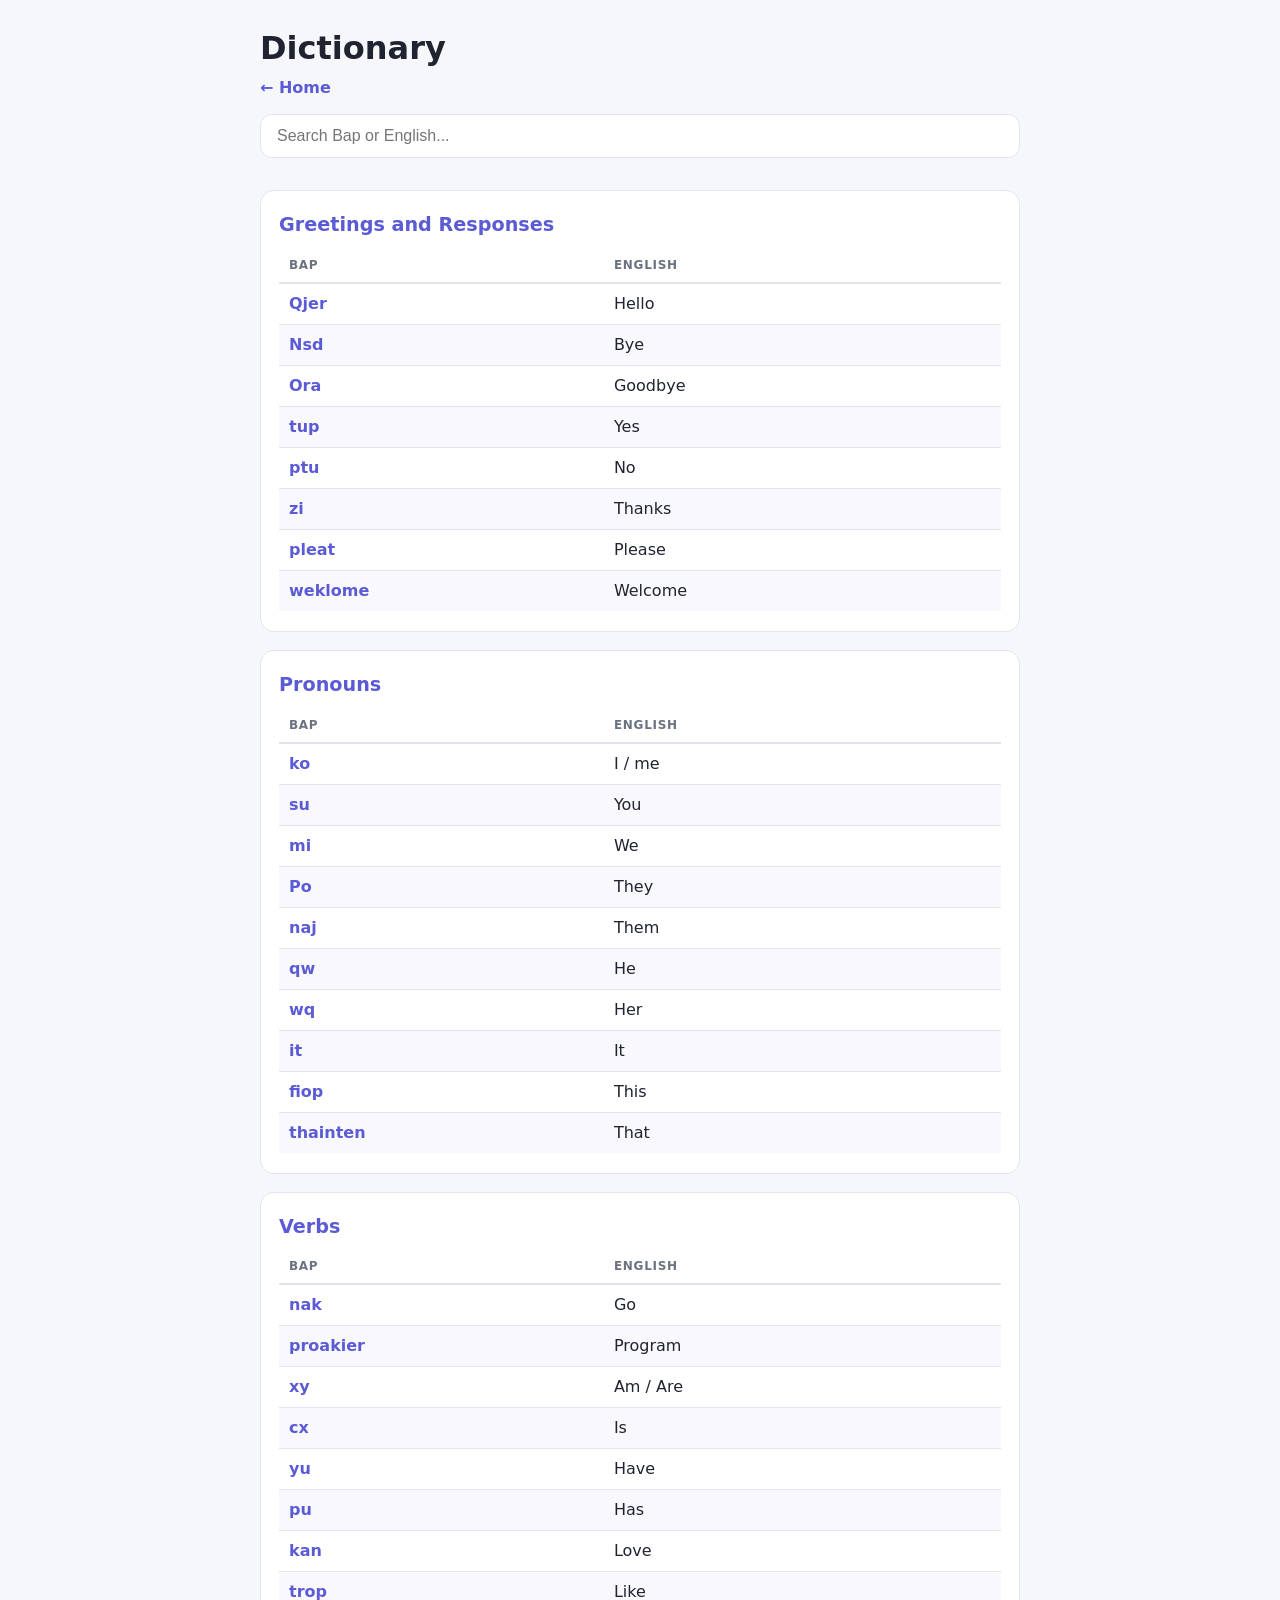
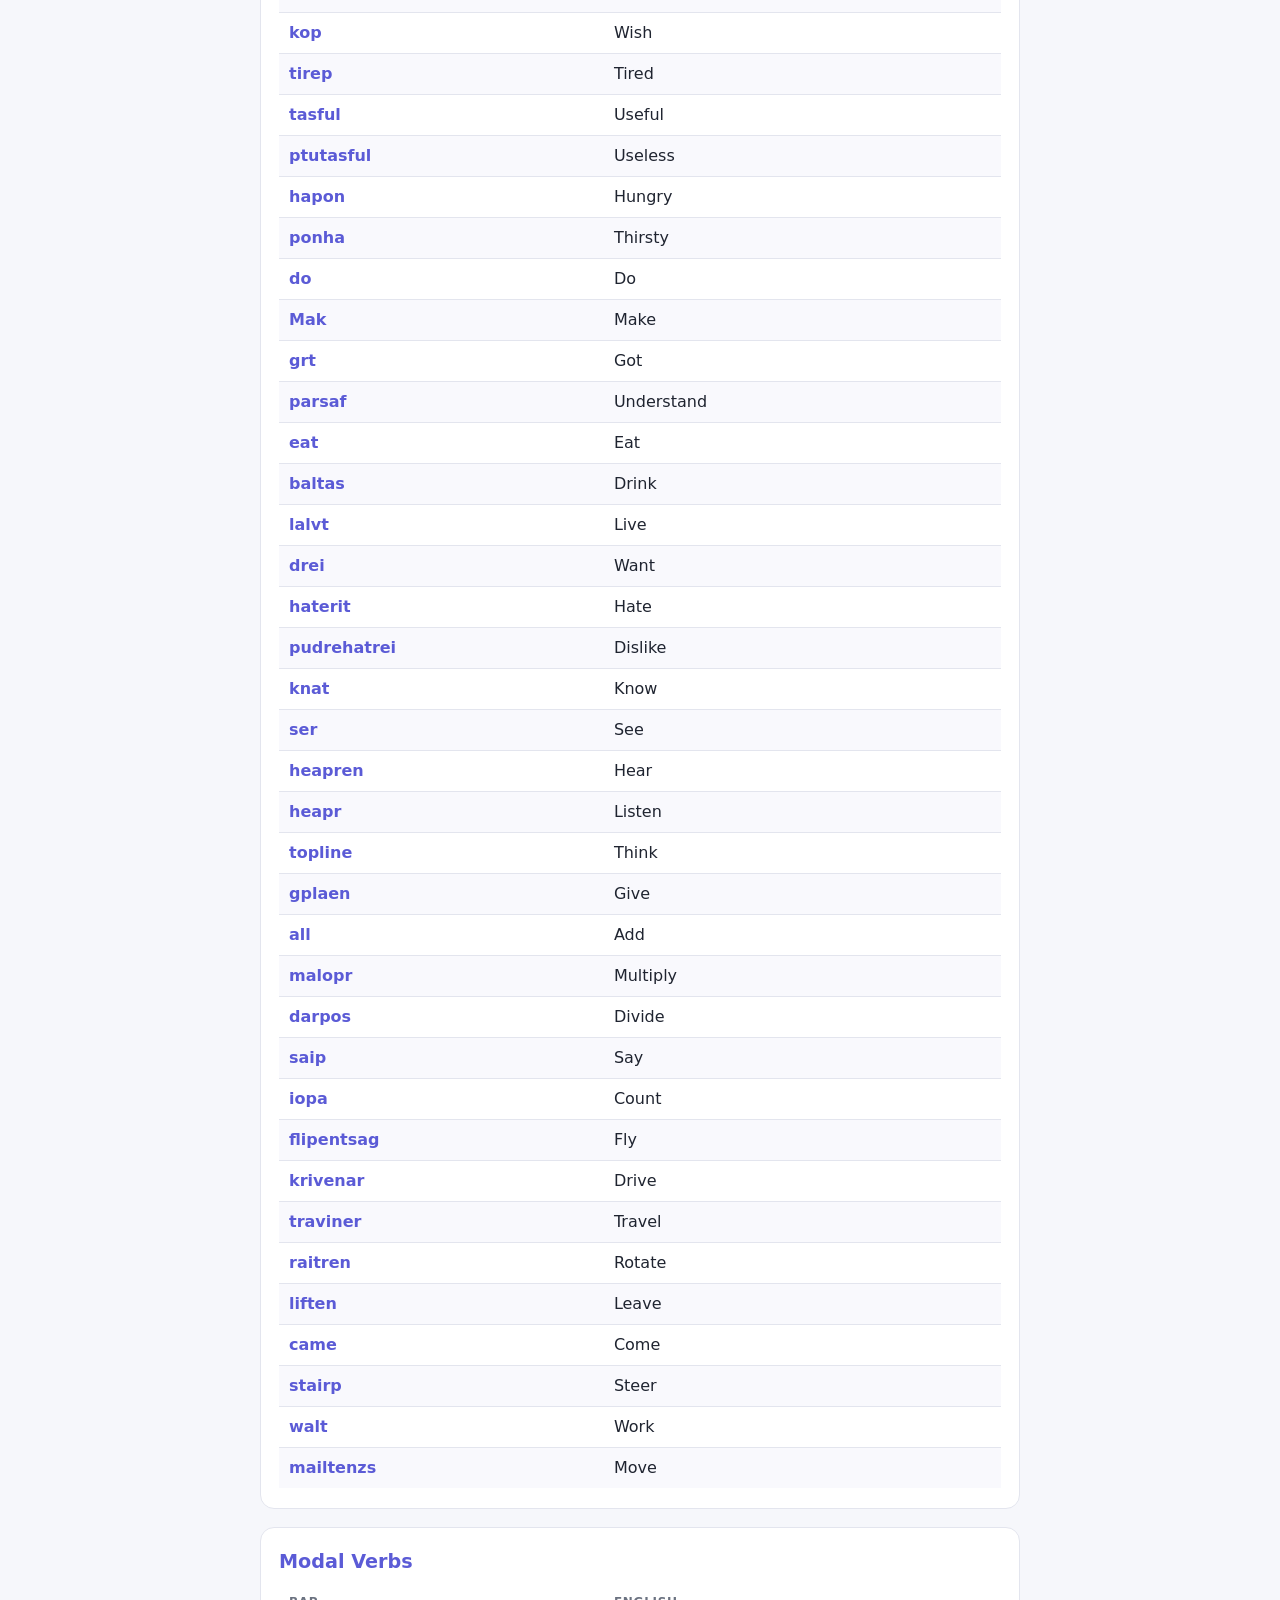
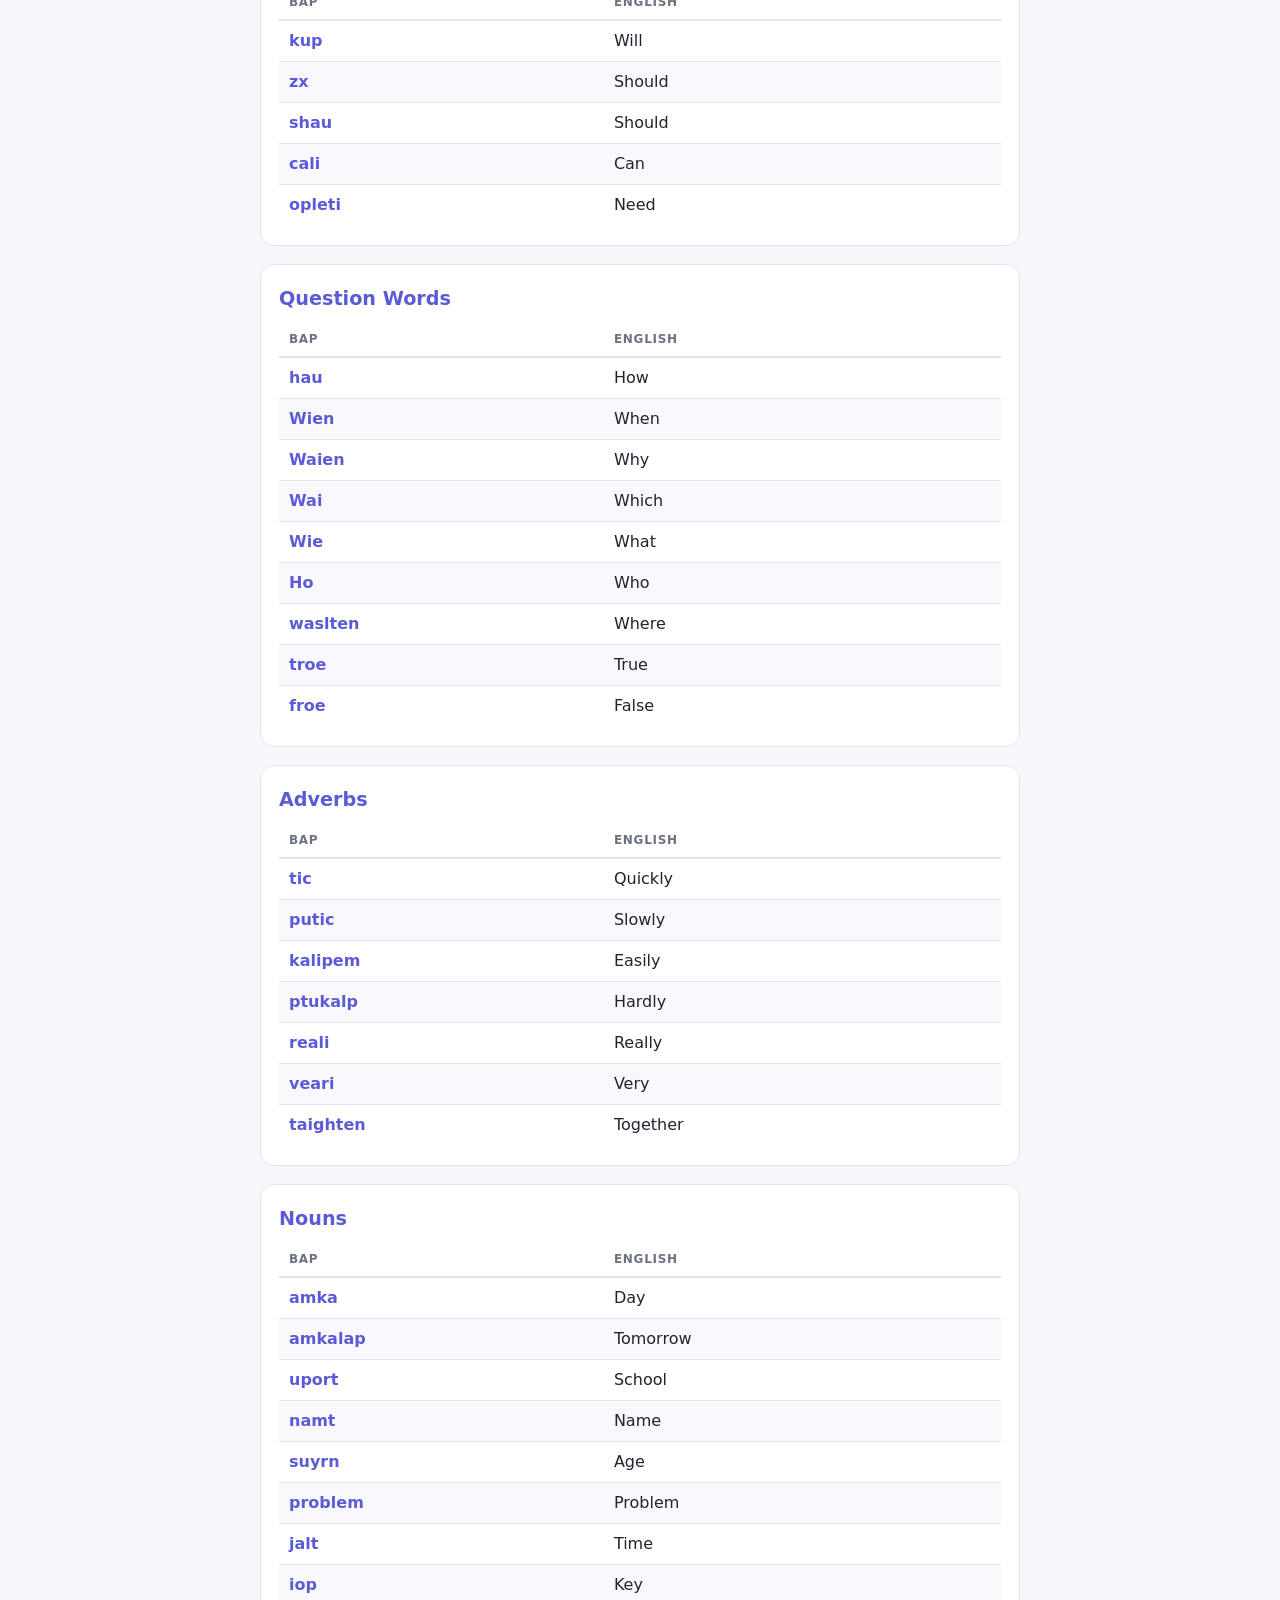
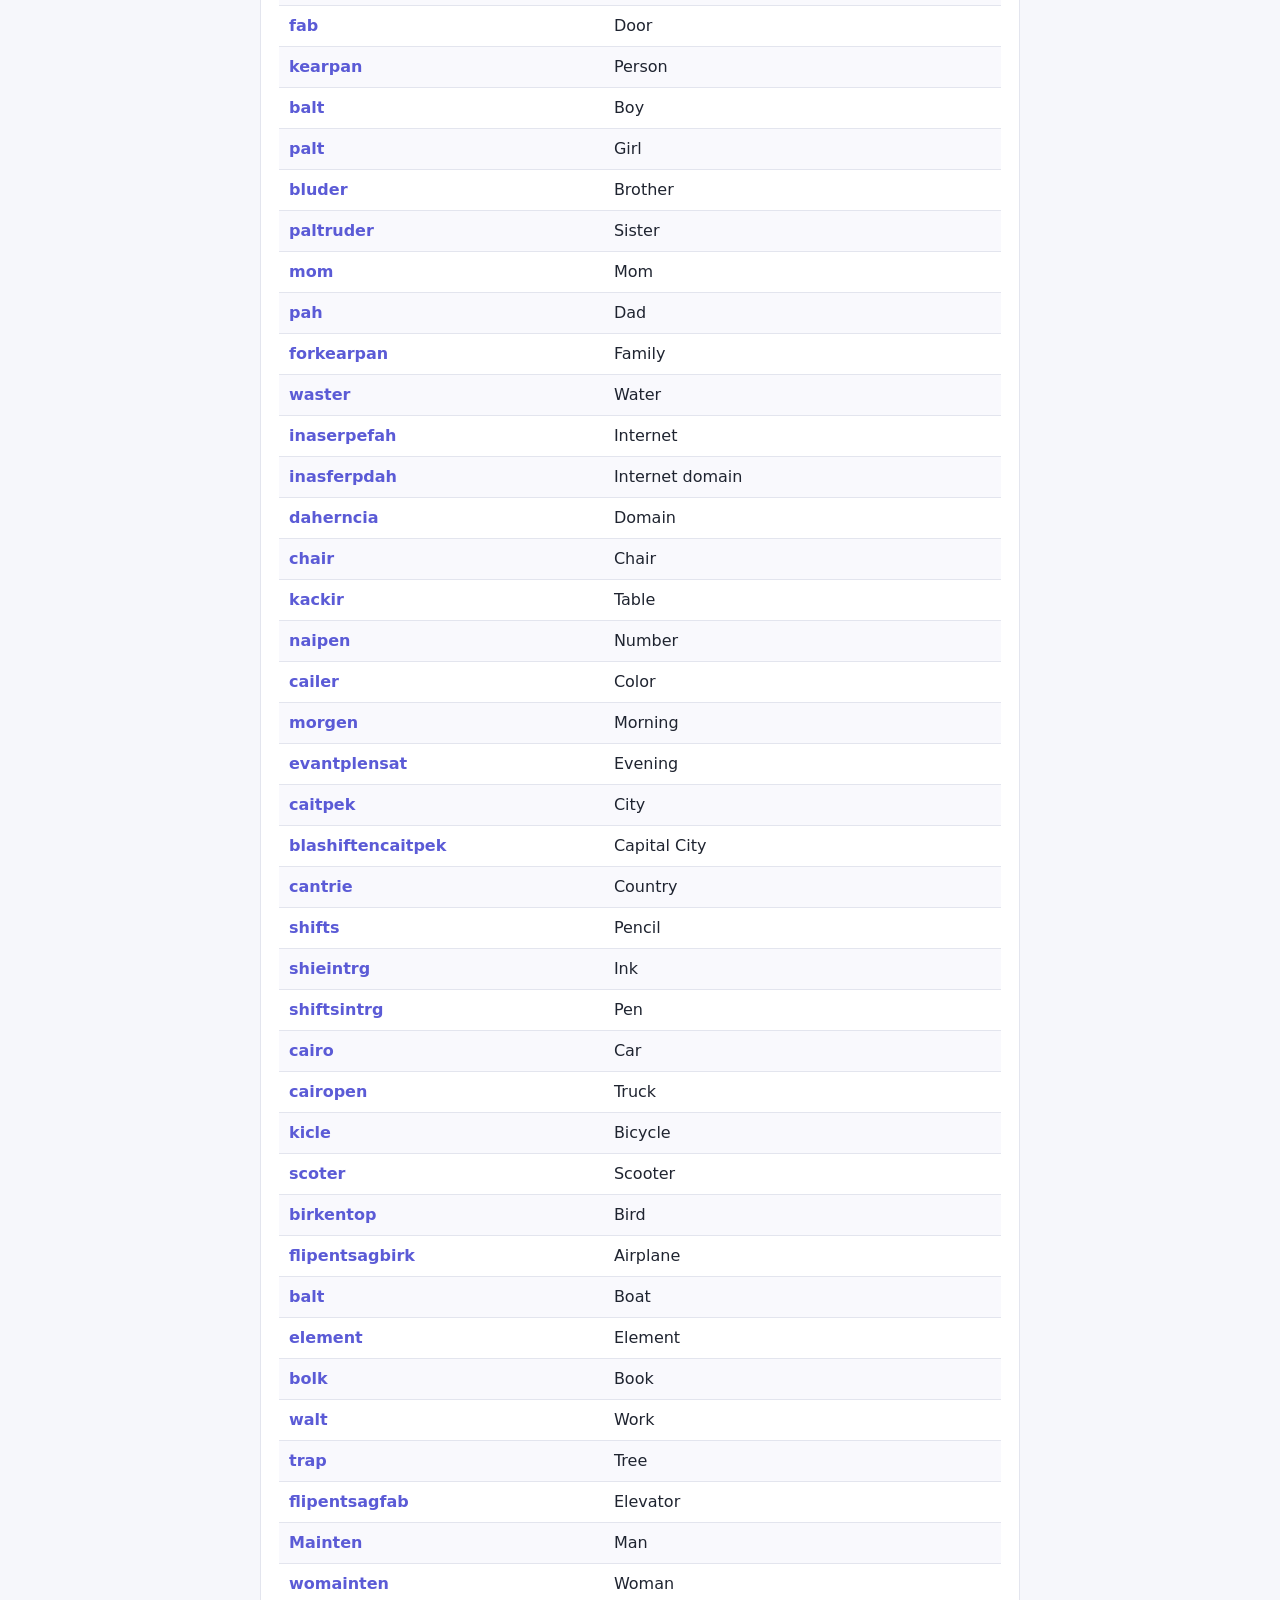
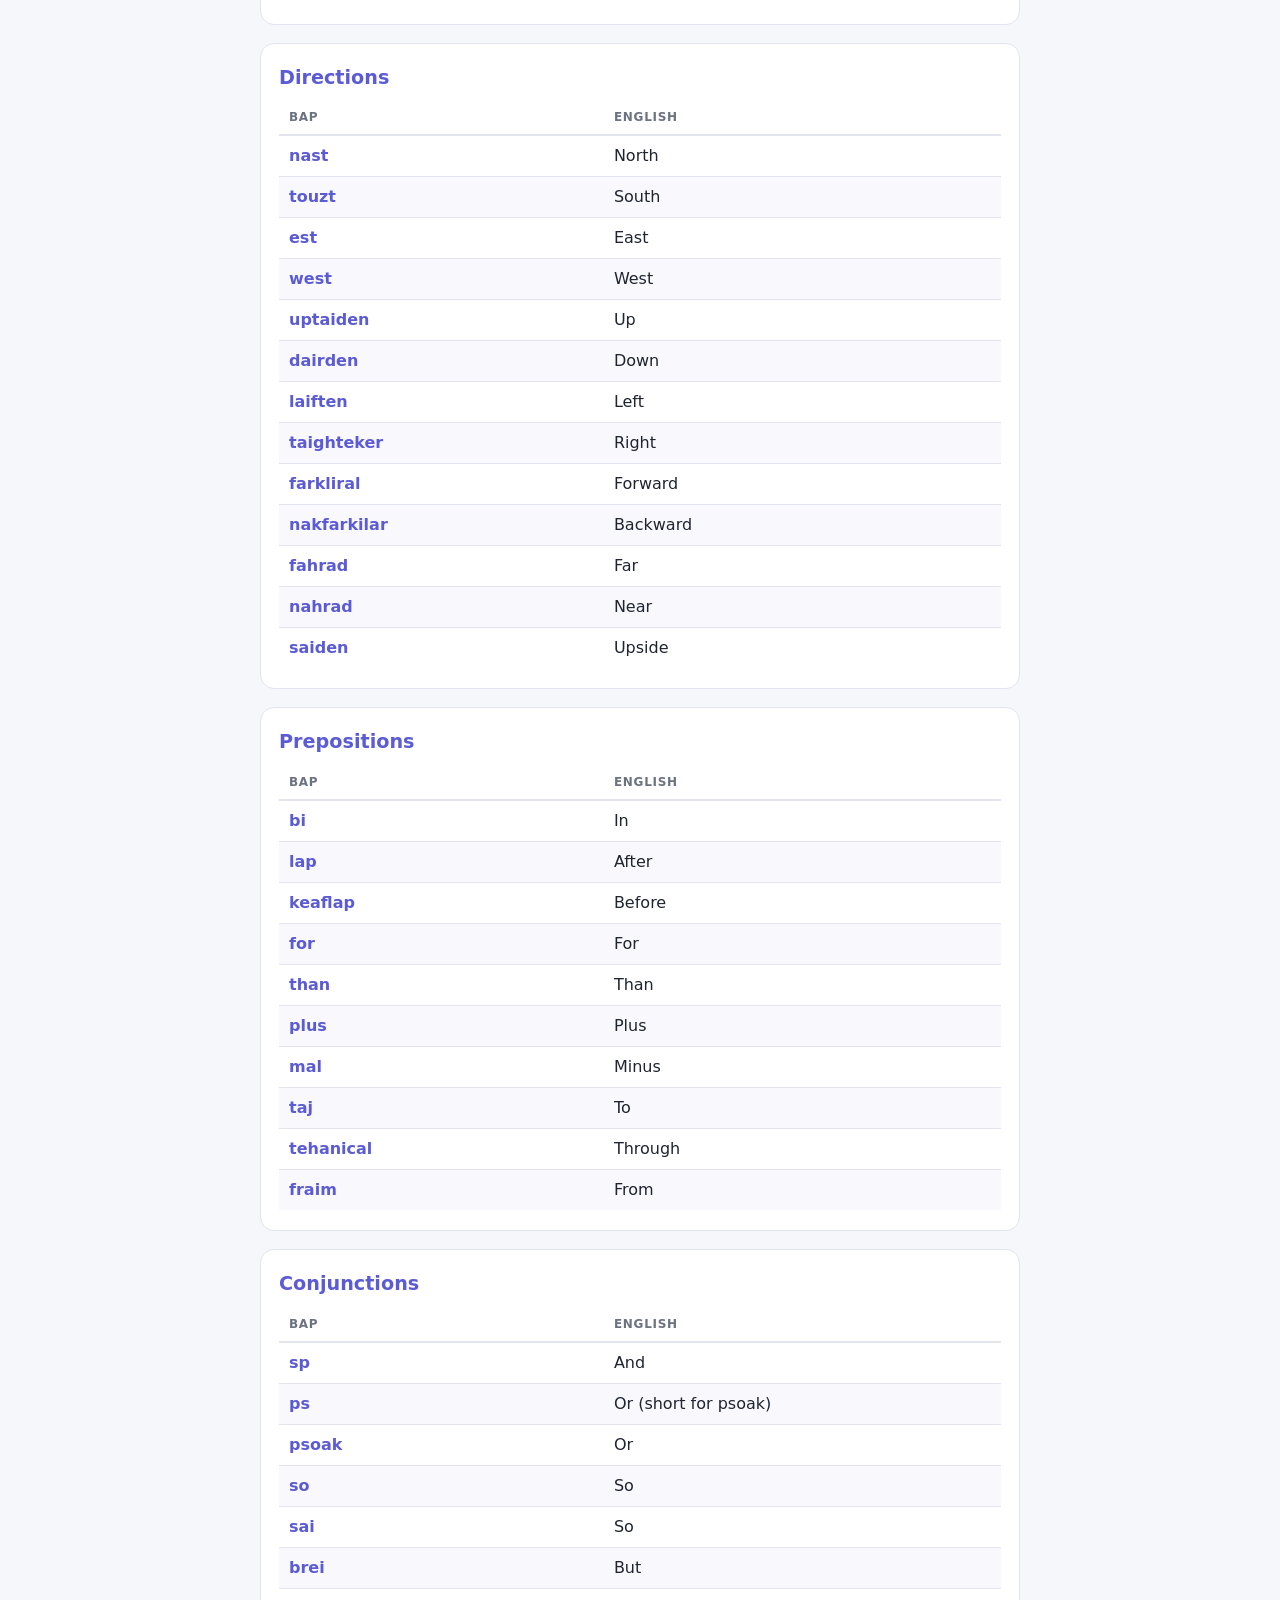
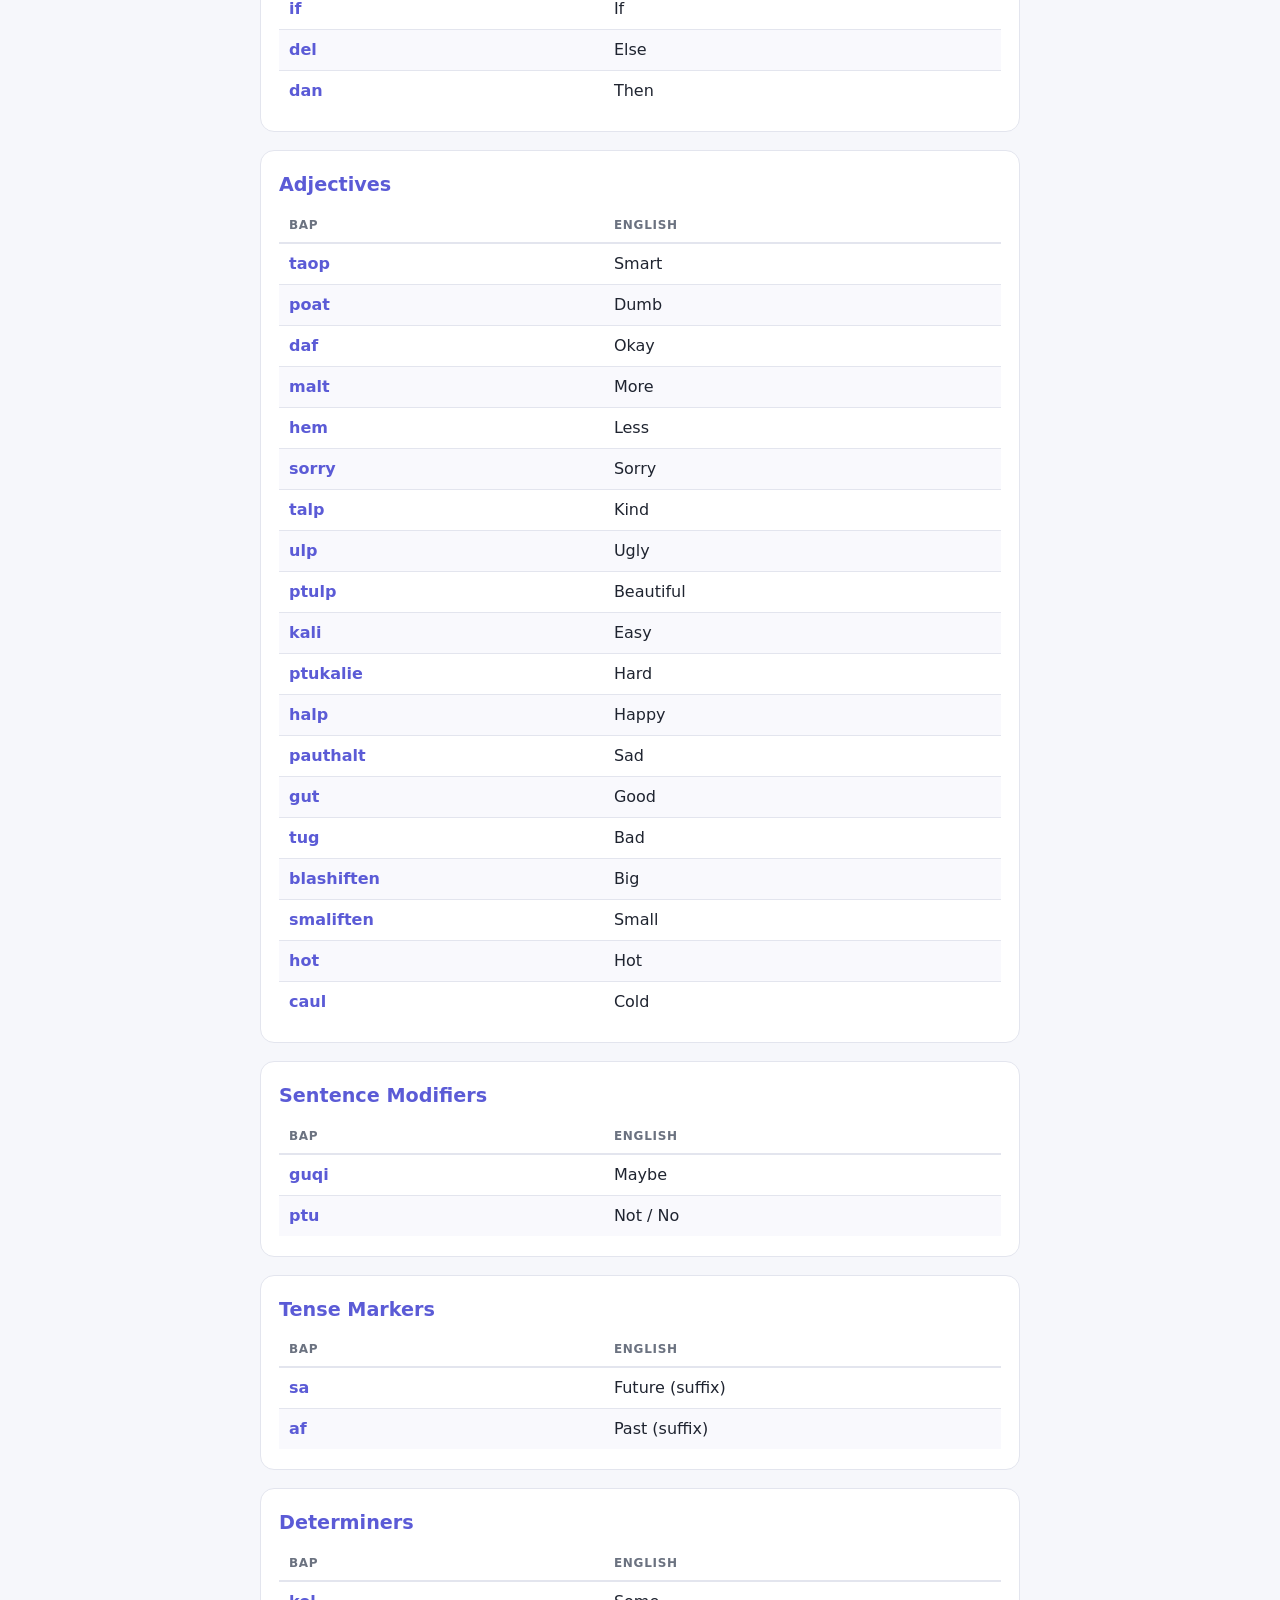
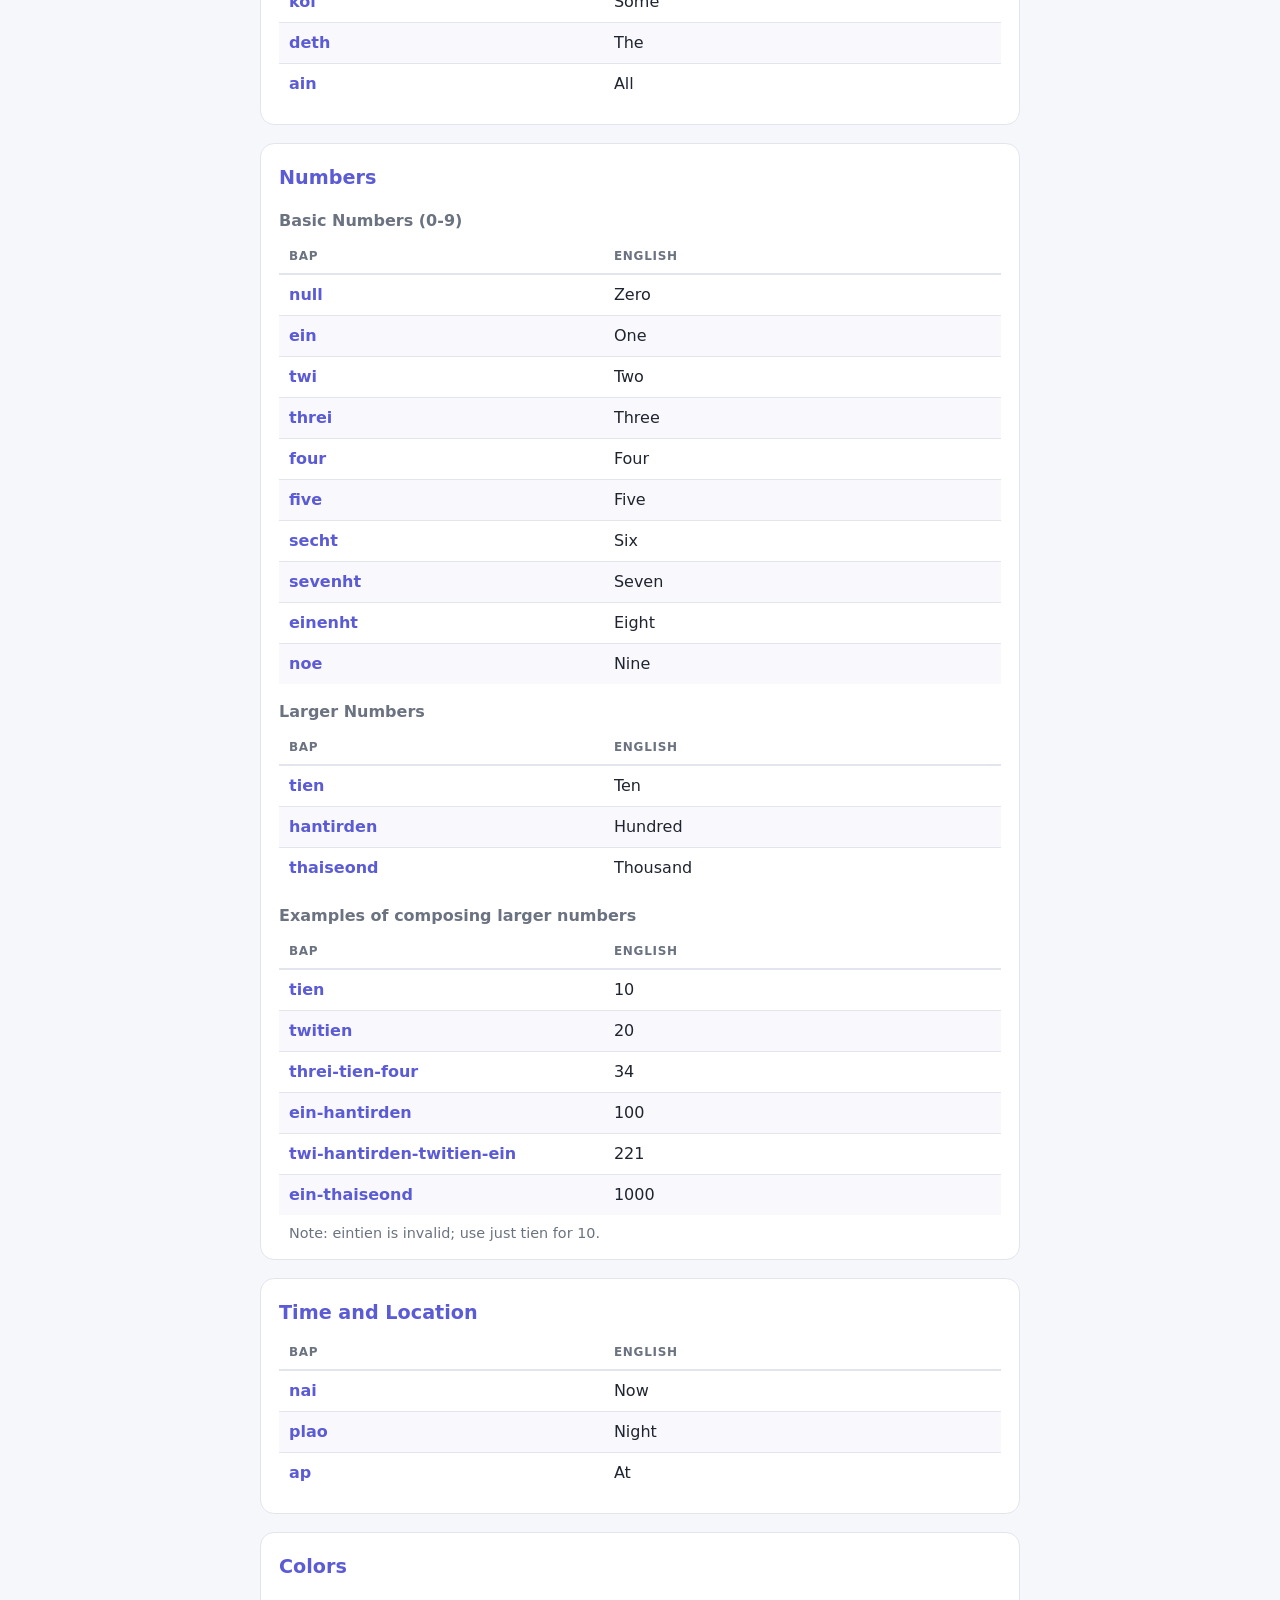
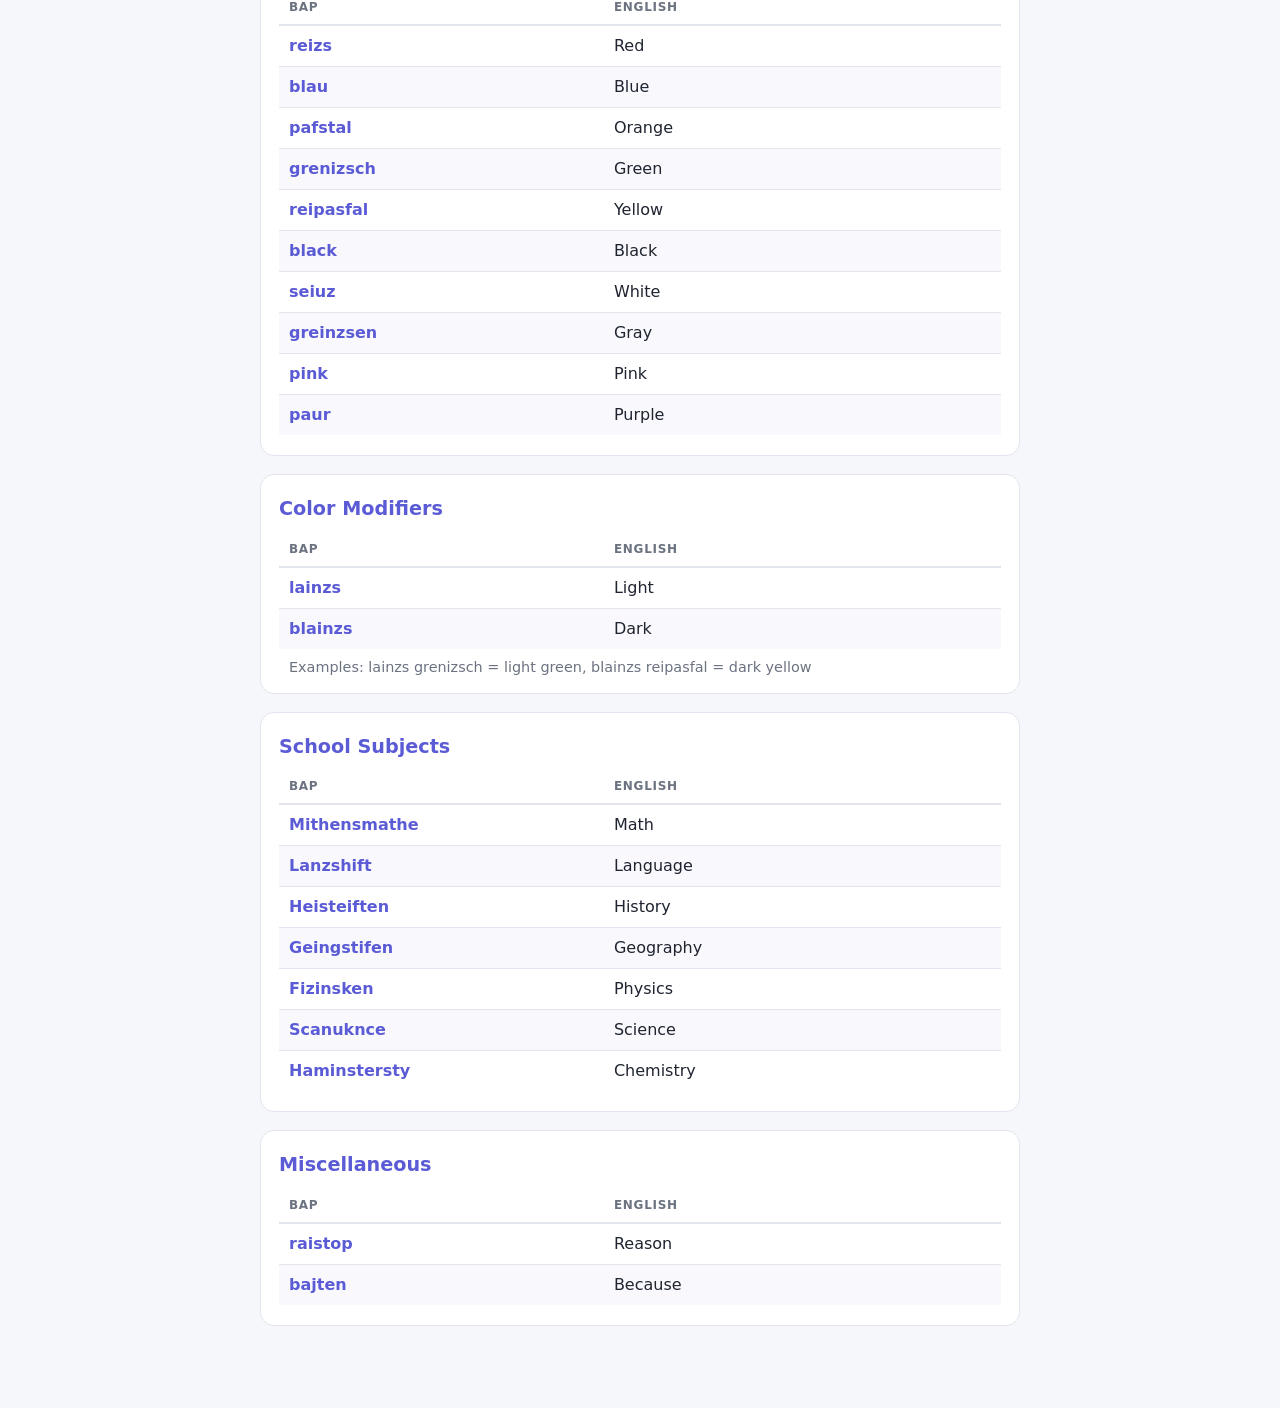
==== Wiki/Html/dictionary.html @ bcf2fbc0 "initial commit" ====
<!DOCTYPE html>
<html lang="en">
<head>
    <meta charset="UTF-8">
    <meta name="viewport" content="width=device-width, initial-scale=1.0">
    <title>Bap Dictionary</title>
    <link rel="stylesheet" href="style.css">
    <style>
        :root {
            --bg: #f6f7fb; --card: #ffffff; --text: #1f2430; --muted: #6b7280;
            --accent: #5b5bd6; --accent-soft: #ececfb; --border: #e3e5ee; --stripe: #f9f9fd;
        }
        @media (prefers-color-scheme: dark) {
            :root {
                --bg: #14151c; --card: #1d1f29; --text: #e8eaf2; --muted: #9aa0b4;
                --accent: #9a9aff; --accent-soft: #2a2c44; --border: #2d3040; --stripe: #222434;
            }
        }
        * { box-sizing: border-box; }
        body {
            margin: 0; padding: 24px 16px 64px; background: var(--bg); color: var(--text);
            font-family: system-ui, -apple-system, "Segoe UI", Roboto, sans-serif; line-height: 1.5;
        }
        .wrap { max-width: 760px; margin: 0 auto; }
        h1 { margin: 0 0 4px; font-size: 2rem; }
        .home { color: var(--accent); text-decoration: none; font-weight: 600; }
        .home:hover { text-decoration: underline; }
        .search {
            position: sticky; top: 0; z-index: 5; padding: 14px 0; background: var(--bg);
        }
        .search input {
            width: 100%; padding: 12px 16px; font-size: 1rem; border-radius: 12px;
            border: 1px solid var(--border); background: var(--card); color: var(--text); outline: none;
        }
        .search input:focus { border-color: var(--accent); box-shadow: 0 0 0 3px var(--accent-soft); }
        section {
            background: var(--card); border: 1px solid var(--border); border-radius: 14px;
            padding: 8px 18px 14px; margin: 18px 0; overflow: hidden;
        }
        h2 { margin: 12px 0 8px; font-size: 1.2rem; color: var(--accent); }
        h3 { margin: 16px 0 6px; font-size: 1rem; color: var(--muted); }
        table { width: 100%; border-collapse: collapse; margin-bottom: 6px; }
        th {
            text-align: left; font-size: .75rem; text-transform: uppercase; letter-spacing: .06em;
            color: var(--muted); padding: 8px 10px; border-bottom: 2px solid var(--border);
        }
        td { padding: 8px 10px; border-bottom: 1px solid var(--border); }
        tbody tr:nth-child(even) { background: var(--stripe); }
        tbody tr:last-child td { border-bottom: none; }
        td.bap { font-weight: 700; color: var(--accent); width: 45%; word-break: break-word; }
        .note { color: var(--muted); font-size: .9rem; margin: 8px 10px 0; }
        .empty { display: none; text-align: center; color: var(--muted); padding: 32px 0; }
    </style>
</head>
<body>
  <div class="wrap">
    <h1>Dictionary</h1>
    <a class="home" href="index.html">&larr; Home</a>

    <div class="search">
        <input id="q" type="search" placeholder="Search Bap or English..." autocomplete="off">
    </div>

    <section>
      <h2>Greetings and Responses</h2>
      <table>
        <thead><tr><th>Bap</th><th>English</th></tr></thead>
        <tbody>
          <tr><td class="bap">Qjer</td><td>Hello</td></tr>
          <tr><td class="bap">Nsd</td><td>Bye</td></tr>
          <tr><td class="bap">Ora</td><td>Goodbye</td></tr>
          <tr><td class="bap">tup</td><td>Yes</td></tr>
          <tr><td class="bap">ptu</td><td>No</td></tr>
          <tr><td class="bap">zi</td><td>Thanks</td></tr>
          <tr><td class="bap">pleat</td><td>Please</td></tr>
          <tr><td class="bap">weklome</td><td>Welcome</td></tr>
        </tbody>
      </table>
    </section>
    <section>
      <h2>Pronouns</h2>
      <table>
        <thead><tr><th>Bap</th><th>English</th></tr></thead>
        <tbody>
          <tr><td class="bap">ko</td><td>I / me</td></tr>
          <tr><td class="bap">su</td><td>You</td></tr>
          <tr><td class="bap">mi</td><td>We</td></tr>
          <tr><td class="bap">Po</td><td>They</td></tr>
          <tr><td class="bap">naj</td><td>Them</td></tr>
          <tr><td class="bap">qw</td><td>He</td></tr>
          <tr><td class="bap">wq</td><td>Her</td></tr>
          <tr><td class="bap">it</td><td>It</td></tr>
          <tr><td class="bap">fiop</td><td>This</td></tr>
          <tr><td class="bap">thainten</td><td>That</td></tr>
        </tbody>
      </table>
    </section>
    <section>
      <h2>Verbs</h2>
      <table>
        <thead><tr><th>Bap</th><th>English</th></tr></thead>
        <tbody>
          <tr><td class="bap">nak</td><td>Go</td></tr>
          <tr><td class="bap">proakier</td><td>Program</td></tr>
          <tr><td class="bap">xy</td><td>Am / Are</td></tr>
          <tr><td class="bap">cx</td><td>Is</td></tr>
          <tr><td class="bap">yu</td><td>Have</td></tr>
          <tr><td class="bap">pu</td><td>Has</td></tr>
          <tr><td class="bap">kan</td><td>Love</td></tr>
          <tr><td class="bap">trop</td><td>Like</td></tr>
          <tr><td class="bap">kop</td><td>Wish</td></tr>
          <tr><td class="bap">tirep</td><td>Tired</td></tr>
          <tr><td class="bap">tasful</td><td>Useful</td></tr>
          <tr><td class="bap">ptutasful</td><td>Useless</td></tr>
          <tr><td class="bap">hapon</td><td>Hungry</td></tr>
          <tr><td class="bap">ponha</td><td>Thirsty</td></tr>
          <tr><td class="bap">do</td><td>Do</td></tr>
          <tr><td class="bap">Mak</td><td>Make</td></tr>
          <tr><td class="bap">grt</td><td>Got</td></tr>
          <tr><td class="bap">parsaf</td><td>Understand</td></tr>
          <tr><td class="bap">eat</td><td>Eat</td></tr>
          <tr><td class="bap">baltas</td><td>Drink</td></tr>
          <tr><td class="bap">lalvt</td><td>Live</td></tr>
          <tr><td class="bap">drei</td><td>Want</td></tr>
          <tr><td class="bap">haterit</td><td>Hate</td></tr>
          <tr><td class="bap">pudrehatrei</td><td>Dislike</td></tr>
          <tr><td class="bap">knat</td><td>Know</td></tr>
          <tr><td class="bap">ser</td><td>See</td></tr>
          <tr><td class="bap">heapren</td><td>Hear</td></tr>
          <tr><td class="bap">heapr</td><td>Listen</td></tr>
          <tr><td class="bap">topline</td><td>Think</td></tr>
          <tr><td class="bap">gplaen</td><td>Give</td></tr>
          <tr><td class="bap">all</td><td>Add</td></tr>
          <tr><td class="bap">malopr</td><td>Multiply</td></tr>
          <tr><td class="bap">darpos</td><td>Divide</td></tr>
          <tr><td class="bap">saip</td><td>Say</td></tr>
          <tr><td class="bap">iopa</td><td>Count</td></tr>
          <tr><td class="bap">flipentsag</td><td>Fly</td></tr>
          <tr><td class="bap">krivenar</td><td>Drive</td></tr>
          <tr><td class="bap">traviner</td><td>Travel</td></tr>
          <tr><td class="bap">raitren</td><td>Rotate</td></tr>
          <tr><td class="bap">liften</td><td>Leave</td></tr>
          <tr><td class="bap">came</td><td>Come</td></tr>
          <tr><td class="bap">stairp</td><td>Steer</td></tr>
          <tr><td class="bap">walt</td><td>Work</td></tr>
          <tr><td class="bap">mailtenzs</td><td>Move</td></tr>
        </tbody>
      </table>
    </section>
    <section>
      <h2>Modal Verbs</h2>
      <table>
        <thead><tr><th>Bap</th><th>English</th></tr></thead>
        <tbody>
          <tr><td class="bap">kup</td><td>Will</td></tr>
          <tr><td class="bap">zx</td><td>Should</td></tr>
          <tr><td class="bap">shau</td><td>Should</td></tr>
          <tr><td class="bap">cali</td><td>Can</td></tr>
          <tr><td class="bap">opleti</td><td>Need</td></tr>
        </tbody>
      </table>
    </section>
    <section>
      <h2>Question Words</h2>
      <table>
        <thead><tr><th>Bap</th><th>English</th></tr></thead>
        <tbody>
          <tr><td class="bap">hau</td><td>How</td></tr>
          <tr><td class="bap">Wien</td><td>When</td></tr>
          <tr><td class="bap">Waien</td><td>Why</td></tr>
          <tr><td class="bap">Wai</td><td>Which</td></tr>
          <tr><td class="bap">Wie</td><td>What</td></tr>
          <tr><td class="bap">Ho</td><td>Who</td></tr>
          <tr><td class="bap">waslten</td><td>Where</td></tr>
          <tr><td class="bap">troe</td><td>True</td></tr>
          <tr><td class="bap">froe</td><td>False</td></tr>
        </tbody>
      </table>
    </section>
    <section>
      <h2>Adverbs</h2>
      <table>
        <thead><tr><th>Bap</th><th>English</th></tr></thead>
        <tbody>
          <tr><td class="bap">tic</td><td>Quickly</td></tr>
          <tr><td class="bap">putic</td><td>Slowly</td></tr>
          <tr><td class="bap">kalipem</td><td>Easily</td></tr>
          <tr><td class="bap">ptukalp</td><td>Hardly</td></tr>
          <tr><td class="bap">reali</td><td>Really</td></tr>
          <tr><td class="bap">veari</td><td>Very</td></tr>
          <tr><td class="bap">taighten</td><td>Together</td></tr>
        </tbody>
      </table>
    </section>
    <section>
      <h2>Nouns</h2>
      <table>
        <thead><tr><th>Bap</th><th>English</th></tr></thead>
        <tbody>
          <tr><td class="bap">amka</td><td>Day</td></tr>
          <tr><td class="bap">amkalap</td><td>Tomorrow</td></tr>
          <tr><td class="bap">uport</td><td>School</td></tr>
          <tr><td class="bap">namt</td><td>Name</td></tr>
          <tr><td class="bap">suyrn</td><td>Age</td></tr>
          <tr><td class="bap">problem</td><td>Problem</td></tr>
          <tr><td class="bap">jalt</td><td>Time</td></tr>
          <tr><td class="bap">iop</td><td>Key</td></tr>
          <tr><td class="bap">fab</td><td>Door</td></tr>
          <tr><td class="bap">kearpan</td><td>Person</td></tr>
          <tr><td class="bap">balt</td><td>Boy</td></tr>
          <tr><td class="bap">palt</td><td>Girl</td></tr>
          <tr><td class="bap">bluder</td><td>Brother</td></tr>
          <tr><td class="bap">paltruder</td><td>Sister</td></tr>
          <tr><td class="bap">mom</td><td>Mom</td></tr>
          <tr><td class="bap">pah</td><td>Dad</td></tr>
          <tr><td class="bap">forkearpan</td><td>Family</td></tr>
          <tr><td class="bap">waster</td><td>Water</td></tr>
          <tr><td class="bap">inaserpefah</td><td>Internet</td></tr>
          <tr><td class="bap">inasferpdah</td><td>Internet domain</td></tr>
          <tr><td class="bap">daherncia</td><td>Domain</td></tr>
          <tr><td class="bap">chair</td><td>Chair</td></tr>
          <tr><td class="bap">kackir</td><td>Table</td></tr>
          <tr><td class="bap">naipen</td><td>Number</td></tr>
          <tr><td class="bap">cailer</td><td>Color</td></tr>
          <tr><td class="bap">morgen</td><td>Morning</td></tr>
          <tr><td class="bap">evantplensat</td><td>Evening</td></tr>
          <tr><td class="bap">caitpek</td><td>City</td></tr>
          <tr><td class="bap">blashiftencaitpek</td><td>Capital City</td></tr>
          <tr><td class="bap">cantrie</td><td>Country</td></tr>
          <tr><td class="bap">shifts</td><td>Pencil</td></tr>
          <tr><td class="bap">shieintrg</td><td>Ink</td></tr>
          <tr><td class="bap">shiftsintrg</td><td>Pen</td></tr>
          <tr><td class="bap">cairo</td><td>Car</td></tr>
          <tr><td class="bap">cairopen</td><td>Truck</td></tr>
          <tr><td class="bap">kicle</td><td>Bicycle</td></tr>
          <tr><td class="bap">scoter</td><td>Scooter</td></tr>
          <tr><td class="bap">birkentop</td><td>Bird</td></tr>
          <tr><td class="bap">flipentsagbirk</td><td>Airplane</td></tr>
          <tr><td class="bap">balt</td><td>Boat</td></tr>
          <tr><td class="bap">element</td><td>Element</td></tr>
          <tr><td class="bap">bolk</td><td>Book</td></tr>
          <tr><td class="bap">walt</td><td>Work</td></tr>
          <tr><td class="bap">trap</td><td>Tree</td></tr>
          <tr><td class="bap">flipentsagfab</td><td>Elevator</td></tr>
          <tr><td class="bap">Mainten</td><td>Man</td></tr>
          <tr><td class="bap">womainten</td><td>Woman</td></tr>
        </tbody>
      </table>
    </section>
    <section>
      <h2>Directions</h2>
      <table>
        <thead><tr><th>Bap</th><th>English</th></tr></thead>
        <tbody>
          <tr><td class="bap">nast</td><td>North</td></tr>
          <tr><td class="bap">touzt</td><td>South</td></tr>
          <tr><td class="bap">est</td><td>East</td></tr>
          <tr><td class="bap">west</td><td>West</td></tr>
          <tr><td class="bap">uptaiden</td><td>Up</td></tr>
          <tr><td class="bap">dairden</td><td>Down</td></tr>
          <tr><td class="bap">laiften</td><td>Left</td></tr>
          <tr><td class="bap">taighteker</td><td>Right</td></tr>
          <tr><td class="bap">farkliral</td><td>Forward</td></tr>
          <tr><td class="bap">nakfarkilar</td><td>Backward</td></tr>
          <tr><td class="bap">fahrad</td><td>Far</td></tr>
          <tr><td class="bap">nahrad</td><td>Near</td></tr>
          <tr><td class="bap">saiden</td><td>Upside</td></tr>
        </tbody>
      </table>
    </section>
    <section>
      <h2>Prepositions</h2>
      <table>
        <thead><tr><th>Bap</th><th>English</th></tr></thead>
        <tbody>
          <tr><td class="bap">bi</td><td>In</td></tr>
          <tr><td class="bap">lap</td><td>After</td></tr>
          <tr><td class="bap">keaflap</td><td>Before</td></tr>
          <tr><td class="bap">for</td><td>For</td></tr>
          <tr><td class="bap">than</td><td>Than</td></tr>
          <tr><td class="bap">plus</td><td>Plus</td></tr>
          <tr><td class="bap">mal</td><td>Minus</td></tr>
          <tr><td class="bap">taj</td><td>To</td></tr>
          <tr><td class="bap">tehanical</td><td>Through</td></tr>
          <tr><td class="bap">fraim</td><td>From</td></tr>
        </tbody>
      </table>
    </section>
    <section>
      <h2>Conjunctions</h2>
      <table>
        <thead><tr><th>Bap</th><th>English</th></tr></thead>
        <tbody>
          <tr><td class="bap">sp</td><td>And</td></tr>
          <tr><td class="bap">ps</td><td>Or (short for psoak)</td></tr>
          <tr><td class="bap">psoak</td><td>Or</td></tr>
          <tr><td class="bap">so</td><td>So</td></tr>
          <tr><td class="bap">sai</td><td>So</td></tr>
          <tr><td class="bap">brei</td><td>But</td></tr>
          <tr><td class="bap">if</td><td>If</td></tr>
          <tr><td class="bap">del</td><td>Else</td></tr>
          <tr><td class="bap">dan</td><td>Then</td></tr>
        </tbody>
      </table>
    </section>
    <section>
      <h2>Adjectives</h2>
      <table>
        <thead><tr><th>Bap</th><th>English</th></tr></thead>
        <tbody>
          <tr><td class="bap">taop</td><td>Smart</td></tr>
          <tr><td class="bap">poat</td><td>Dumb</td></tr>
          <tr><td class="bap">daf</td><td>Okay</td></tr>
          <tr><td class="bap">malt</td><td>More</td></tr>
          <tr><td class="bap">hem</td><td>Less</td></tr>
          <tr><td class="bap">sorry</td><td>Sorry</td></tr>
          <tr><td class="bap">talp</td><td>Kind</td></tr>
          <tr><td class="bap">ulp</td><td>Ugly</td></tr>
          <tr><td class="bap">ptulp</td><td>Beautiful</td></tr>
          <tr><td class="bap">kali</td><td>Easy</td></tr>
          <tr><td class="bap">ptukalie</td><td>Hard</td></tr>
          <tr><td class="bap">halp</td><td>Happy</td></tr>
          <tr><td class="bap">pauthalt</td><td>Sad</td></tr>
          <tr><td class="bap">gut</td><td>Good</td></tr>
          <tr><td class="bap">tug</td><td>Bad</td></tr>
          <tr><td class="bap">blashiften</td><td>Big</td></tr>
          <tr><td class="bap">smaliften</td><td>Small</td></tr>
          <tr><td class="bap">hot</td><td>Hot</td></tr>
          <tr><td class="bap">caul</td><td>Cold</td></tr>
        </tbody>
      </table>
    </section>
    <section>
      <h2>Sentence Modifiers</h2>
      <table>
        <thead><tr><th>Bap</th><th>English</th></tr></thead>
        <tbody>
          <tr><td class="bap">guqi</td><td>Maybe</td></tr>
          <tr><td class="bap">ptu</td><td>Not / No</td></tr>
        </tbody>
      </table>
    </section>
    <section>
      <h2>Tense Markers</h2>
      <table>
        <thead><tr><th>Bap</th><th>English</th></tr></thead>
        <tbody>
          <tr><td class="bap">sa</td><td>Future (suffix)</td></tr>
          <tr><td class="bap">af</td><td>Past (suffix)</td></tr>
        </tbody>
      </table>
    </section>
    <section>
      <h2>Determiners</h2>
      <table>
        <thead><tr><th>Bap</th><th>English</th></tr></thead>
        <tbody>
          <tr><td class="bap">kol</td><td>Some</td></tr>
          <tr><td class="bap">deth</td><td>The</td></tr>
          <tr><td class="bap">ain</td><td>All</td></tr>
        </tbody>
      </table>
    </section>
    <section>
      <h2>Numbers</h2>
      <h3>Basic Numbers (0-9)</h3>
      <table>
        <thead><tr><th>Bap</th><th>English</th></tr></thead>
        <tbody>
          <tr><td class="bap">null</td><td>Zero</td></tr>
          <tr><td class="bap">ein</td><td>One</td></tr>
          <tr><td class="bap">twi</td><td>Two</td></tr>
          <tr><td class="bap">threi</td><td>Three</td></tr>
          <tr><td class="bap">four</td><td>Four</td></tr>
          <tr><td class="bap">five</td><td>Five</td></tr>
          <tr><td class="bap">secht</td><td>Six</td></tr>
          <tr><td class="bap">sevenht</td><td>Seven</td></tr>
          <tr><td class="bap">einenht</td><td>Eight</td></tr>
          <tr><td class="bap">noe</td><td>Nine</td></tr>
        </tbody>
      </table>
      <h3>Larger Numbers</h3>
      <table>
        <thead><tr><th>Bap</th><th>English</th></tr></thead>
        <tbody>
          <tr><td class="bap">tien</td><td>Ten</td></tr>
          <tr><td class="bap">hantirden</td><td>Hundred</td></tr>
          <tr><td class="bap">thaiseond</td><td>Thousand</td></tr>
        </tbody>
      </table>
      <h3>Examples of composing larger numbers</h3>
      <table>
        <thead><tr><th>Bap</th><th>English</th></tr></thead>
        <tbody>
          <tr><td class="bap">tien</td><td>10</td></tr>
          <tr><td class="bap">twitien</td><td>20</td></tr>
          <tr><td class="bap">threi-tien-four</td><td>34</td></tr>
          <tr><td class="bap">ein-hantirden</td><td>100</td></tr>
          <tr><td class="bap">twi-hantirden-twitien-ein</td><td>221</td></tr>
          <tr><td class="bap">ein-thaiseond</td><td>1000</td></tr>
        </tbody>
      </table>
      <p class="note">Note: eintien is invalid; use just tien for 10.</p>
    </section>
    <section>
      <h2>Time and Location</h2>
      <table>
        <thead><tr><th>Bap</th><th>English</th></tr></thead>
        <tbody>
          <tr><td class="bap">nai</td><td>Now</td></tr>
          <tr><td class="bap">plao</td><td>Night</td></tr>
          <tr><td class="bap">ap</td><td>At</td></tr>
        </tbody>
      </table>
    </section>
    <section>
      <h2>Colors</h2>
      <table>
        <thead><tr><th>Bap</th><th>English</th></tr></thead>
        <tbody>
          <tr><td class="bap">reizs</td><td>Red</td></tr>
          <tr><td class="bap">blau</td><td>Blue</td></tr>
          <tr><td class="bap">pafstal</td><td>Orange</td></tr>
          <tr><td class="bap">grenizsch</td><td>Green</td></tr>
          <tr><td class="bap">reipasfal</td><td>Yellow</td></tr>
          <tr><td class="bap">black</td><td>Black</td></tr>
          <tr><td class="bap">seiuz</td><td>White</td></tr>
          <tr><td class="bap">greinzsen</td><td>Gray</td></tr>
          <tr><td class="bap">pink</td><td>Pink</td></tr>
          <tr><td class="bap">paur</td><td>Purple</td></tr>
        </tbody>
      </table>
    </section>
    <section>
      <h2>Color Modifiers</h2>
      <table>
        <thead><tr><th>Bap</th><th>English</th></tr></thead>
        <tbody>
          <tr><td class="bap">lainzs</td><td>Light</td></tr>
          <tr><td class="bap">blainzs</td><td>Dark</td></tr>
        </tbody>
      </table>
      <p class="note">Examples: lainzs grenizsch = light green, blainzs reipasfal = dark yellow</p>
    </section>
    <section>
      <h2>School Subjects</h2>
      <table>
        <thead><tr><th>Bap</th><th>English</th></tr></thead>
        <tbody>
          <tr><td class="bap">Mithensmathe</td><td>Math</td></tr>
          <tr><td class="bap">Lanzshift</td><td>Language</td></tr>
          <tr><td class="bap">Heisteiften</td><td>History</td></tr>
          <tr><td class="bap">Geingstifen</td><td>Geography</td></tr>
          <tr><td class="bap">Fizinsken</td><td>Physics</td></tr>
          <tr><td class="bap">Scanuknce</td><td>Science</td></tr>
          <tr><td class="bap">Haminstersty</td><td>Chemistry</td></tr>
        </tbody>
      </table>
    </section>
    <section>
      <h2>Miscellaneous</h2>
      <table>
        <thead><tr><th>Bap</th><th>English</th></tr></thead>
        <tbody>
          <tr><td class="bap">raistop</td><td>Reason</td></tr>
          <tr><td class="bap">bajten</td><td>Because</td></tr>
        </tbody>
      </table>
    </section>

    <p class="empty" id="empty">No words found.</p>
  </div>

  <script>
    const q = document.getElementById('q');
    const empty = document.getElementById('empty');
    q.addEventListener('input', () => {
      const term = q.value.trim().toLowerCase();
      let anyShown = false;
      document.querySelectorAll('section').forEach(sec => {
        let shown = 0;
        sec.querySelectorAll('tbody tr').forEach(row => {
          const match = !term || row.textContent.toLowerCase().includes(term);
          row.style.display = match ? '' : 'none';
          if (match) shown++;
        });
        sec.querySelectorAll('.note').forEach(n => n.style.display = term ? 'none' : '');
        sec.querySelectorAll('h3, table').forEach(el => {
          if (el.tagName === 'TABLE') el.style.display = el.querySelectorAll('tbody tr:not([style*="none"])').length ? '' : 'none';
        });
        sec.style.display = shown || !term ? '' : 'none';
        if (shown || !term) anyShown = true;
      });
      empty.style.display = anyShown ? 'none' : 'block';
    });
  </script>
</body>
</html>
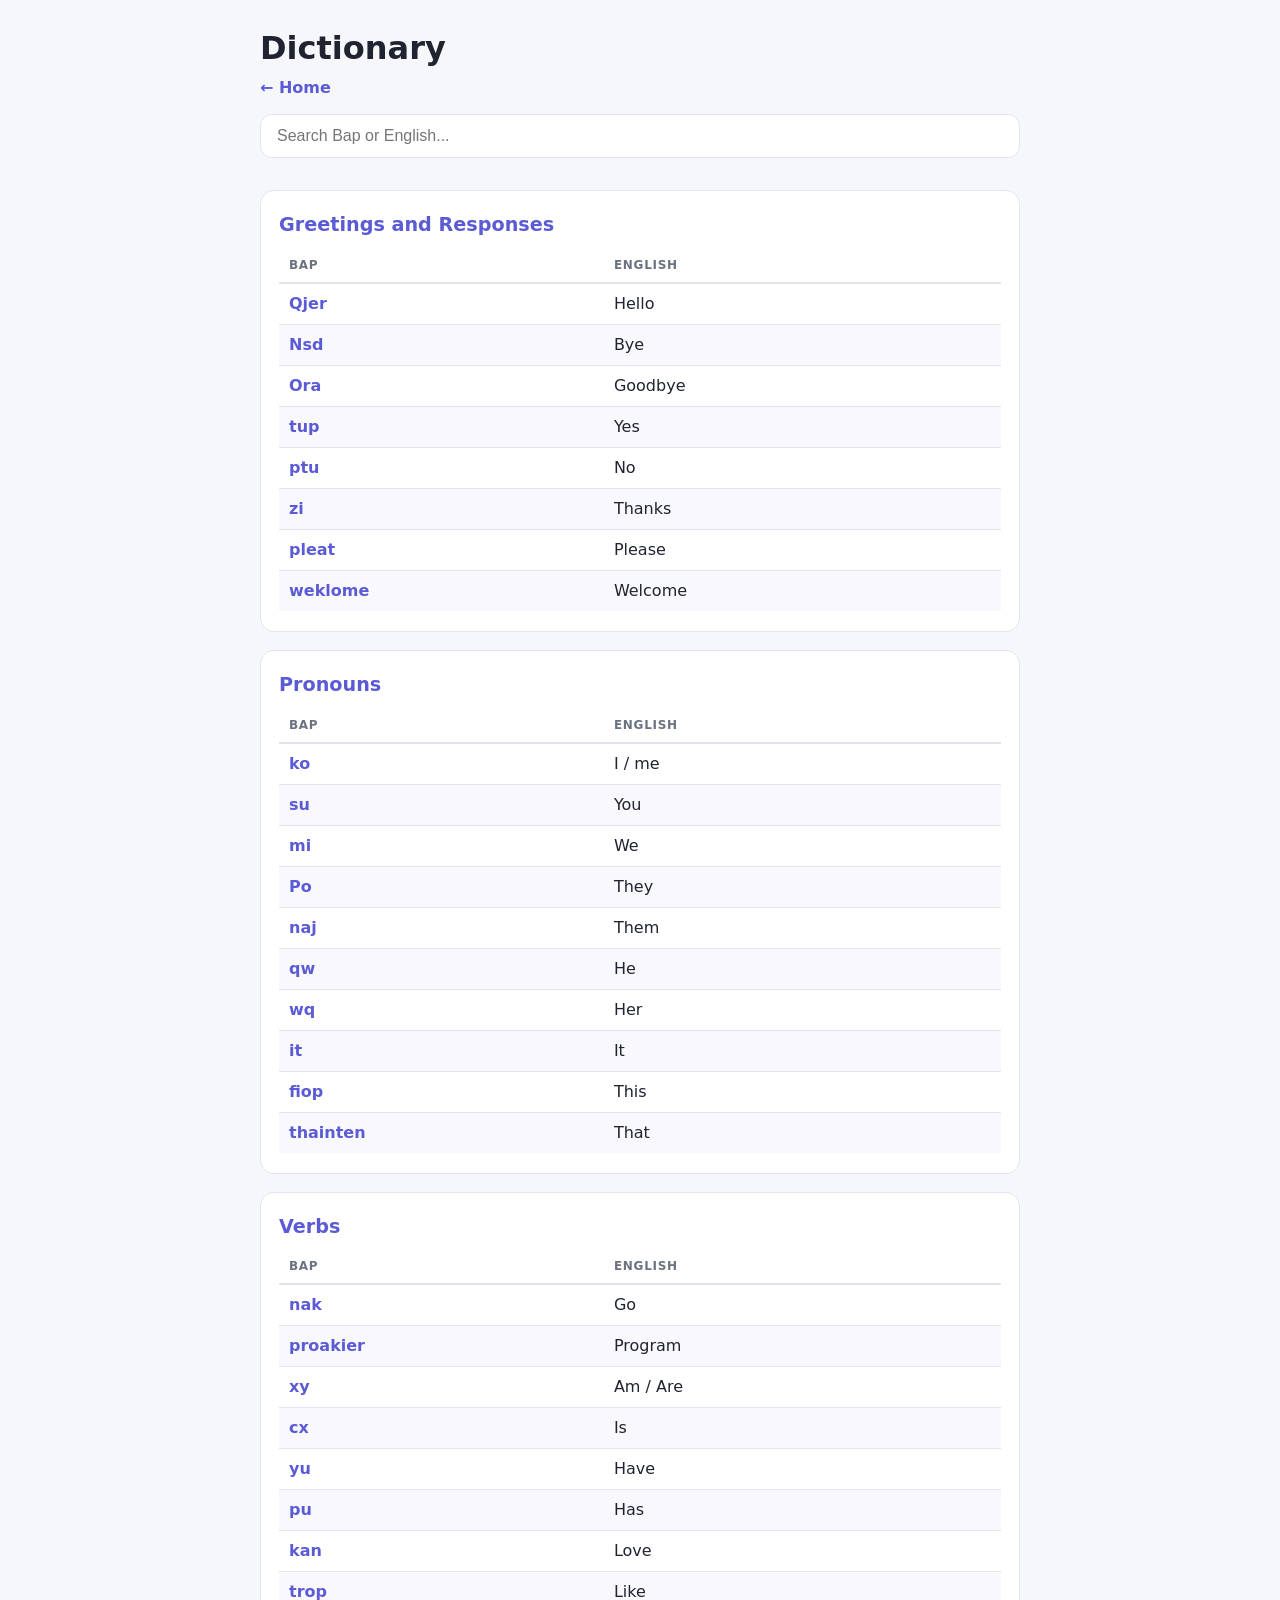
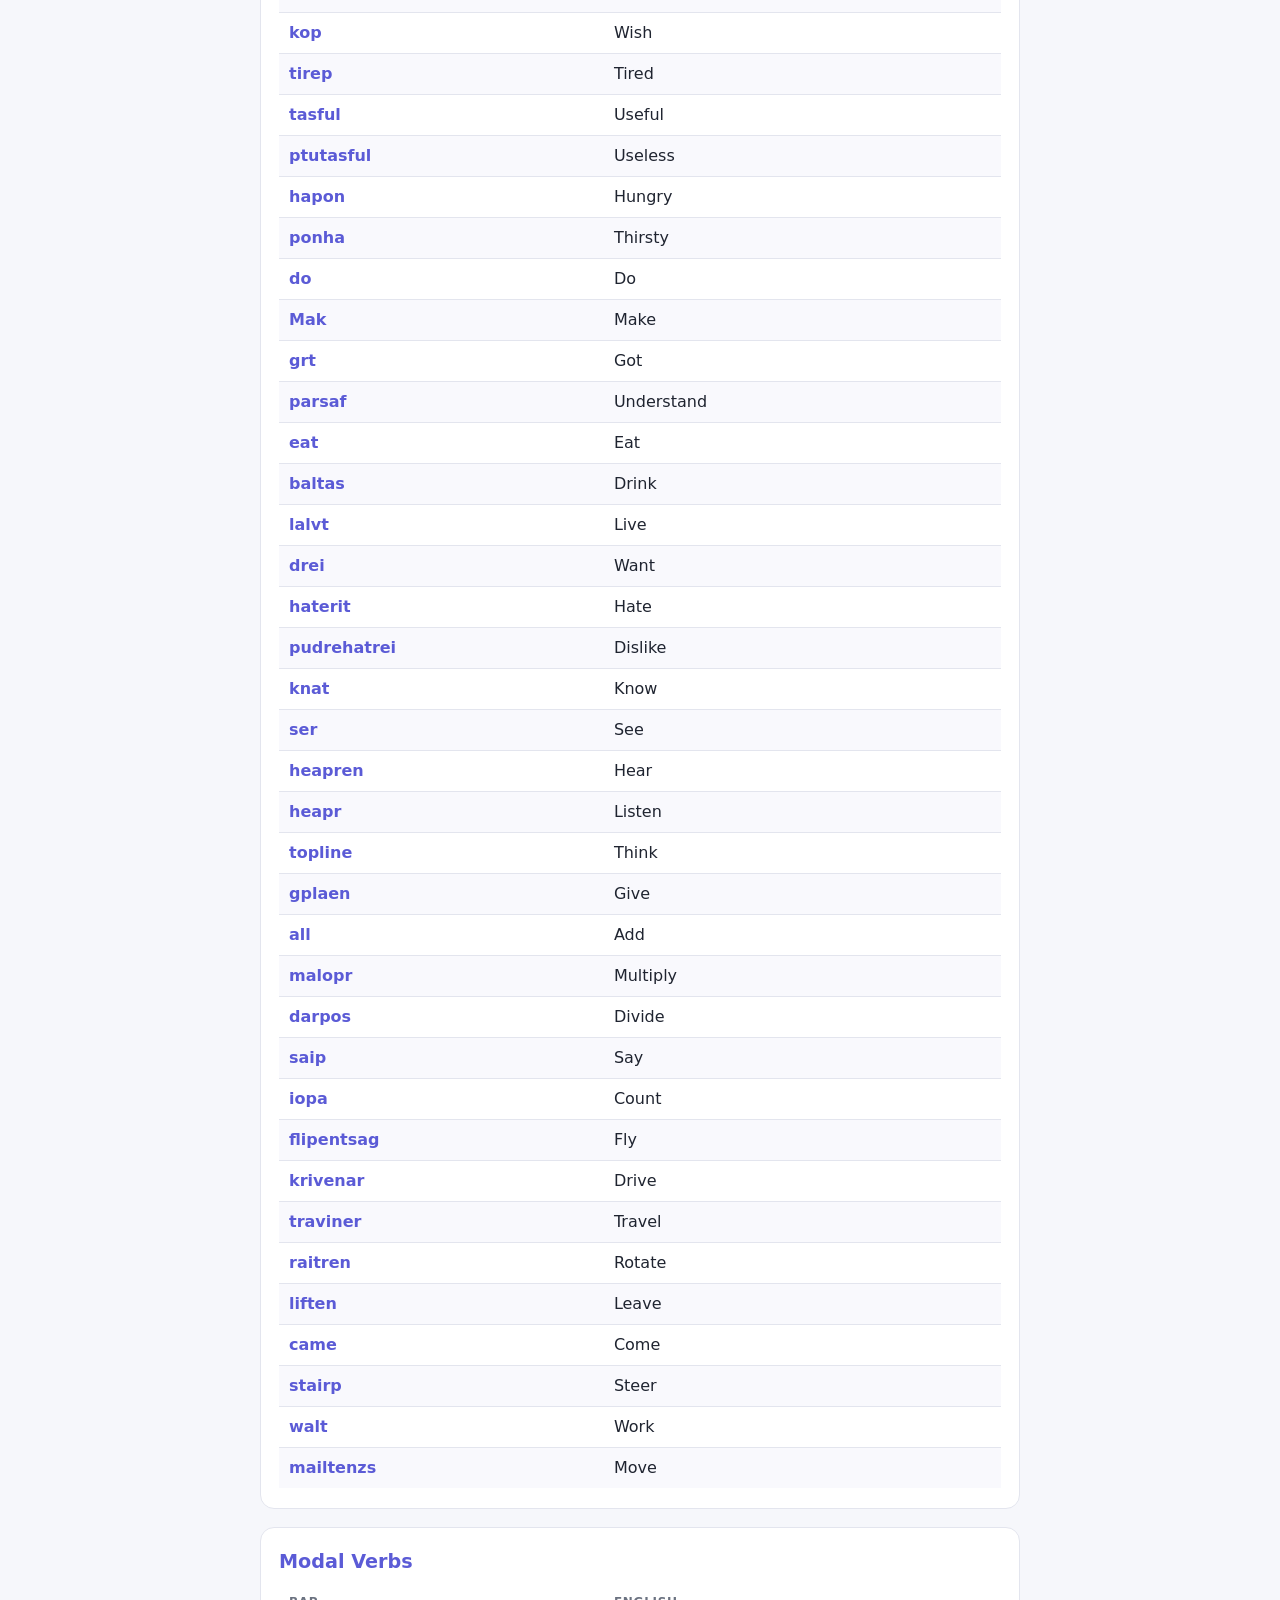
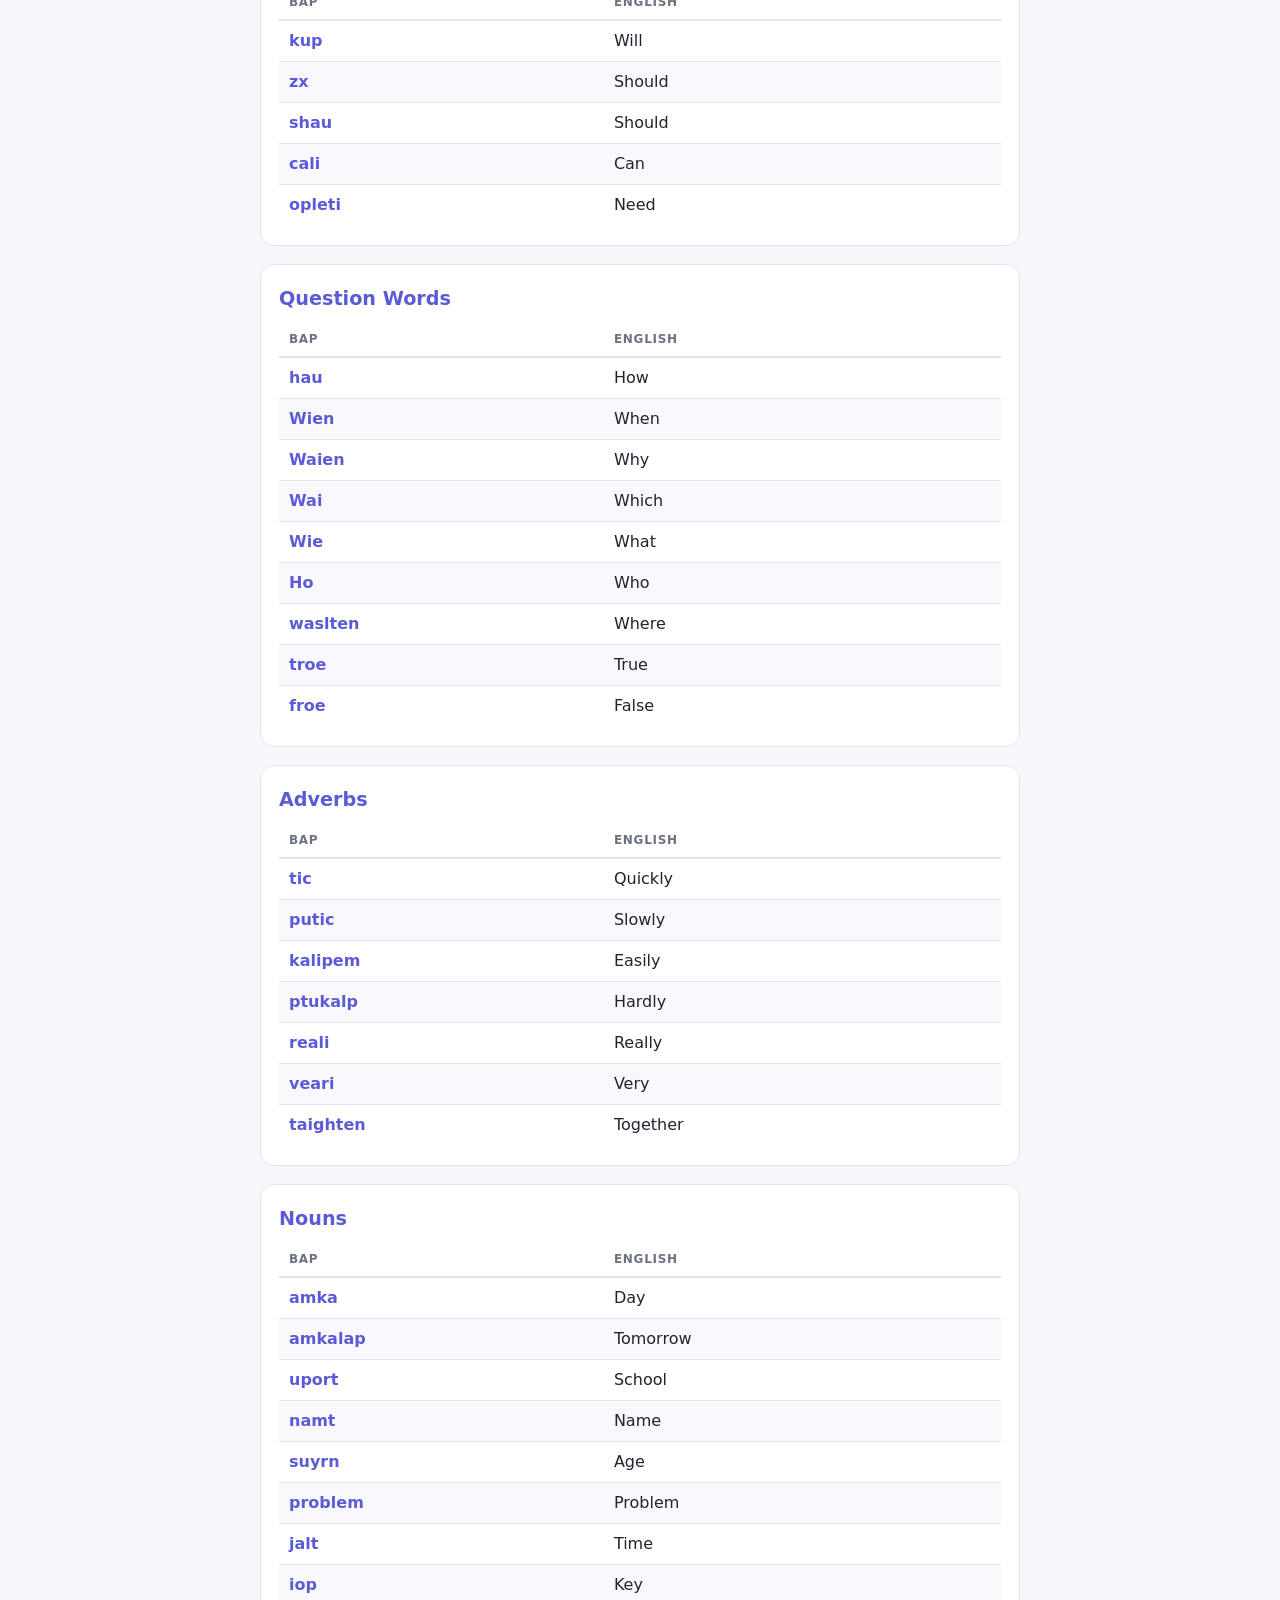
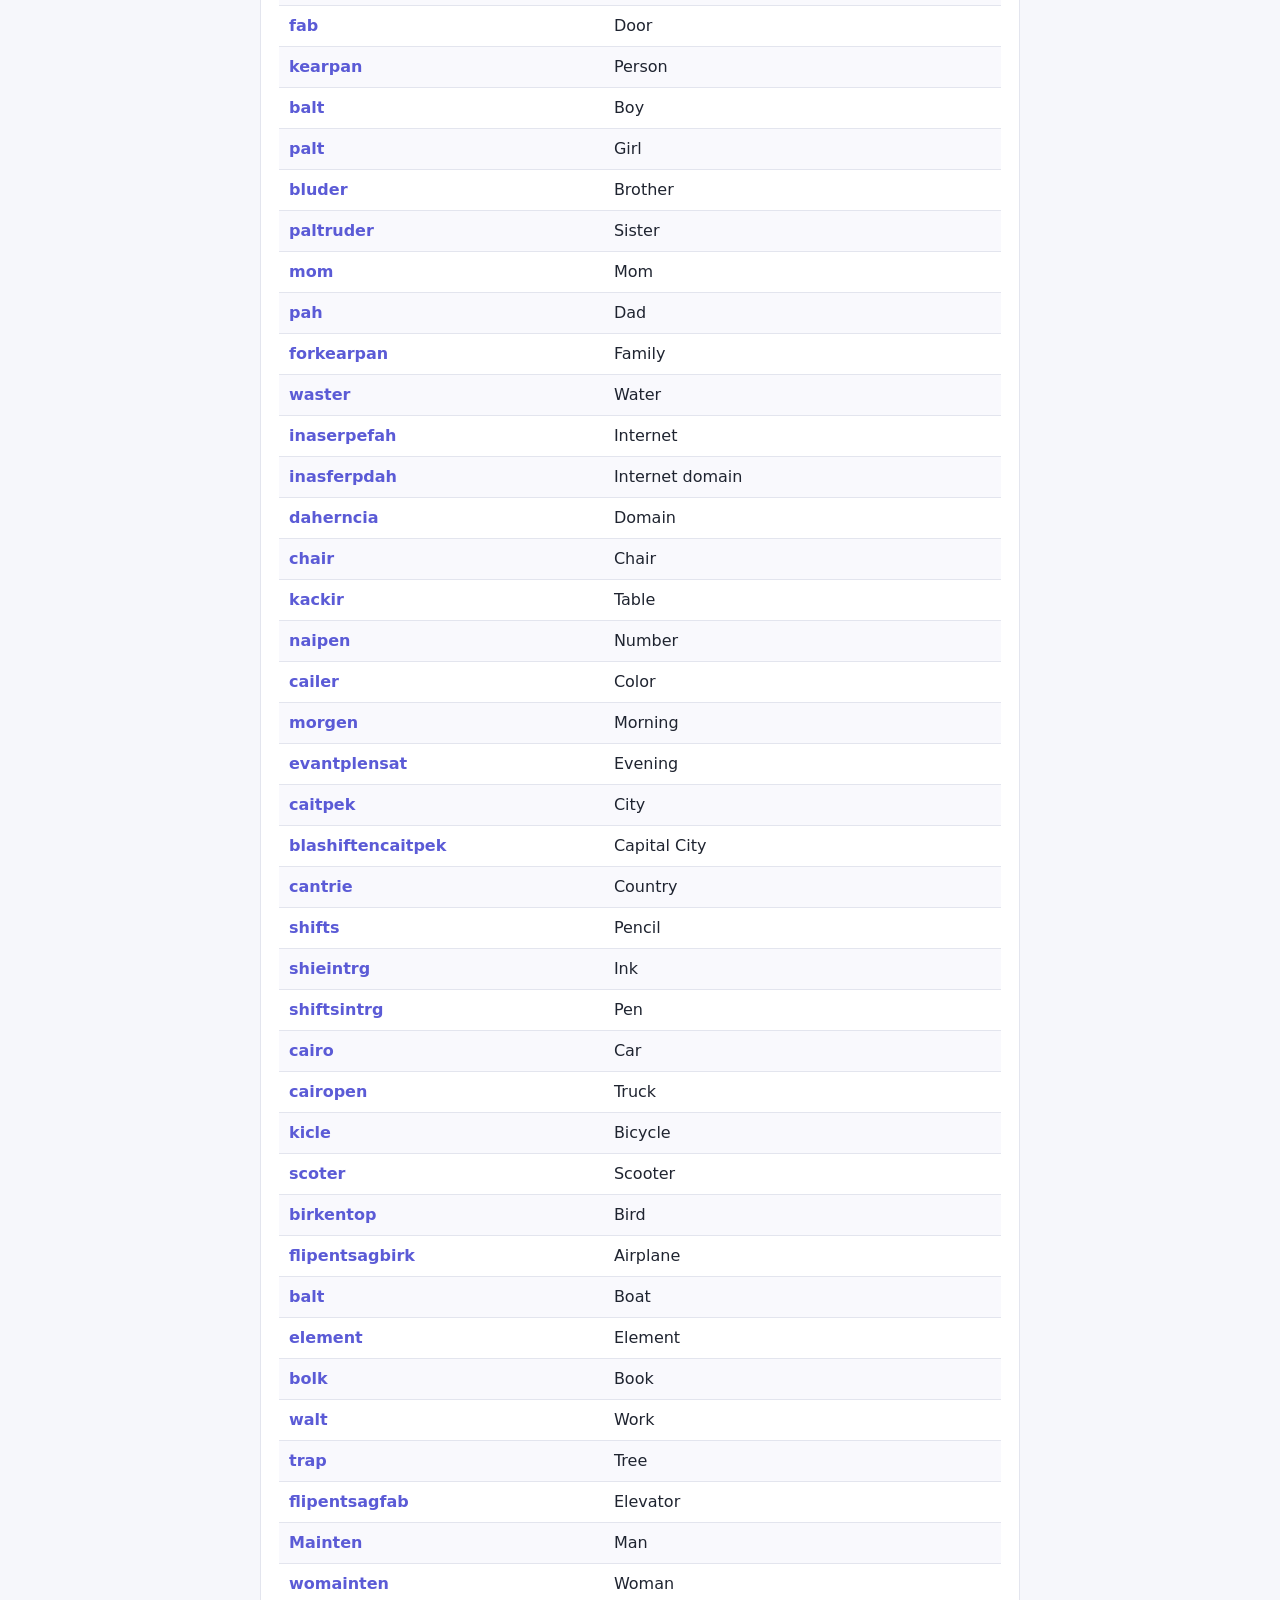
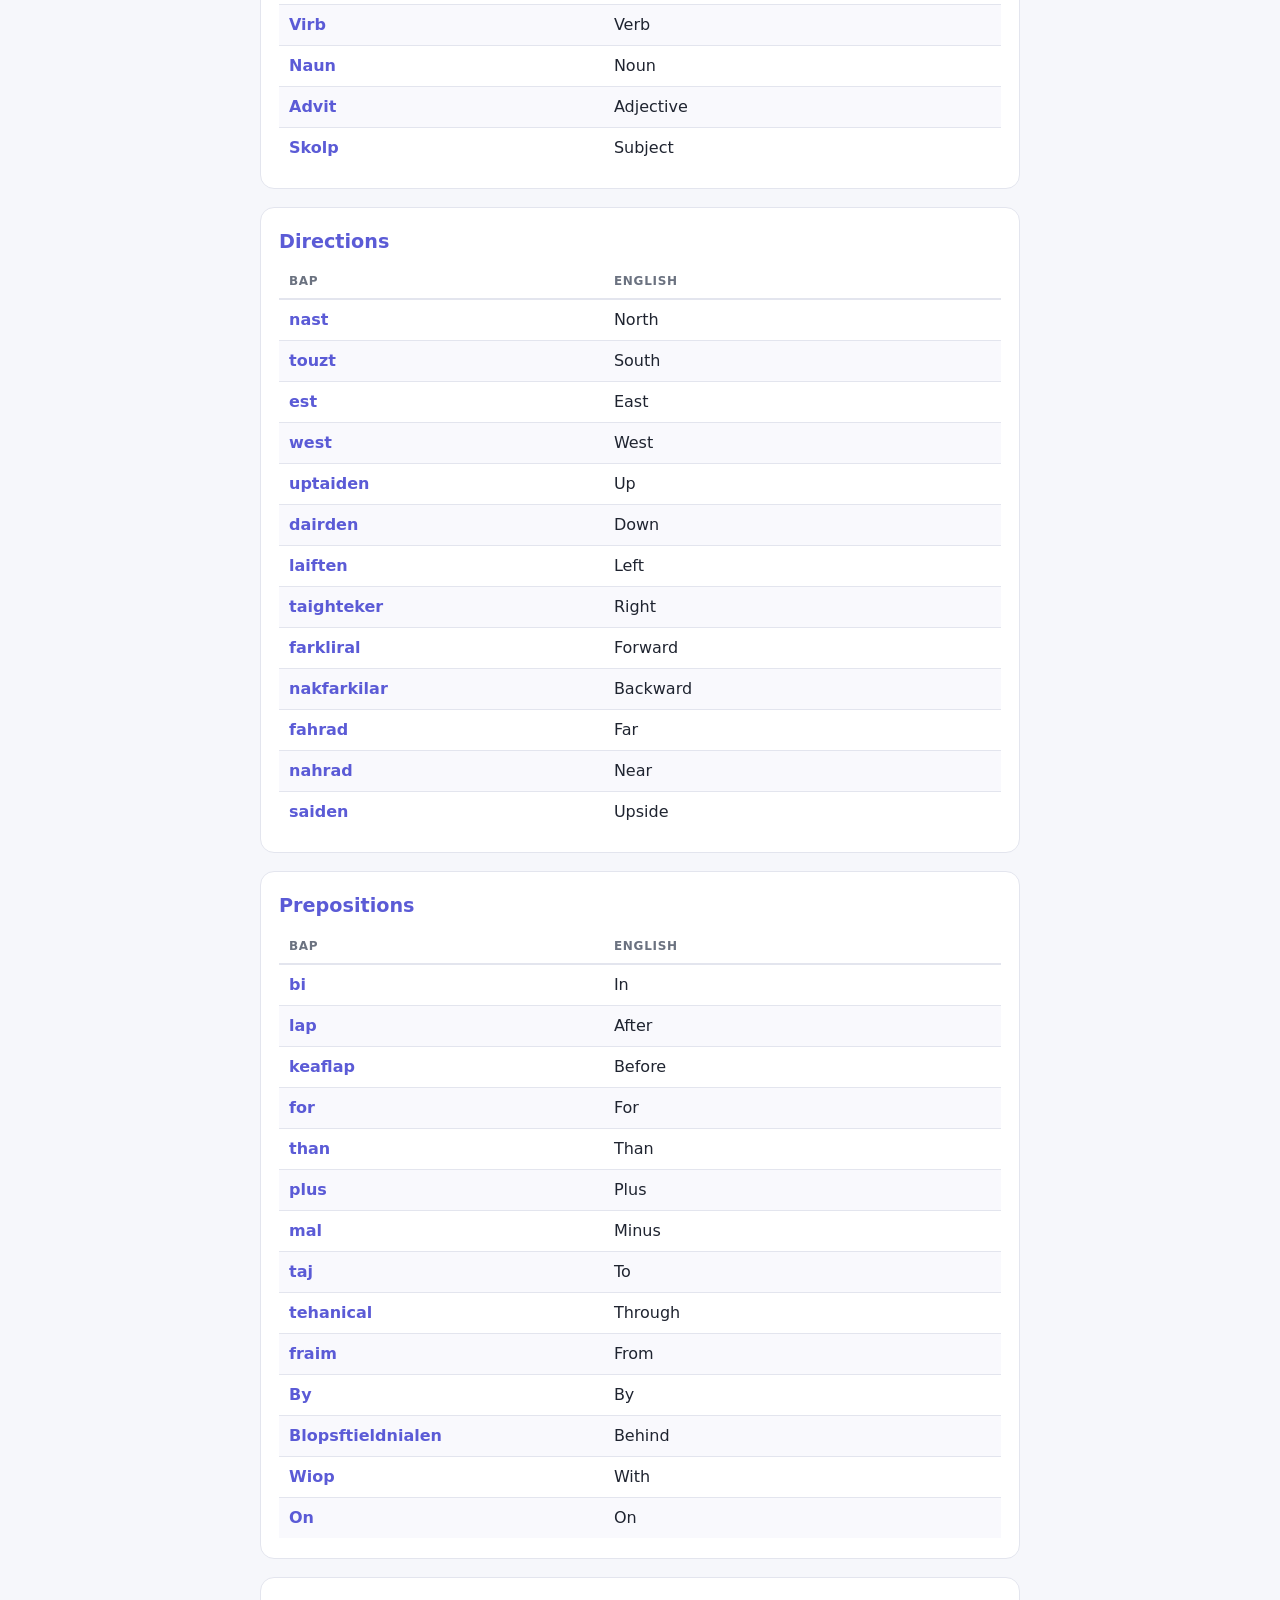
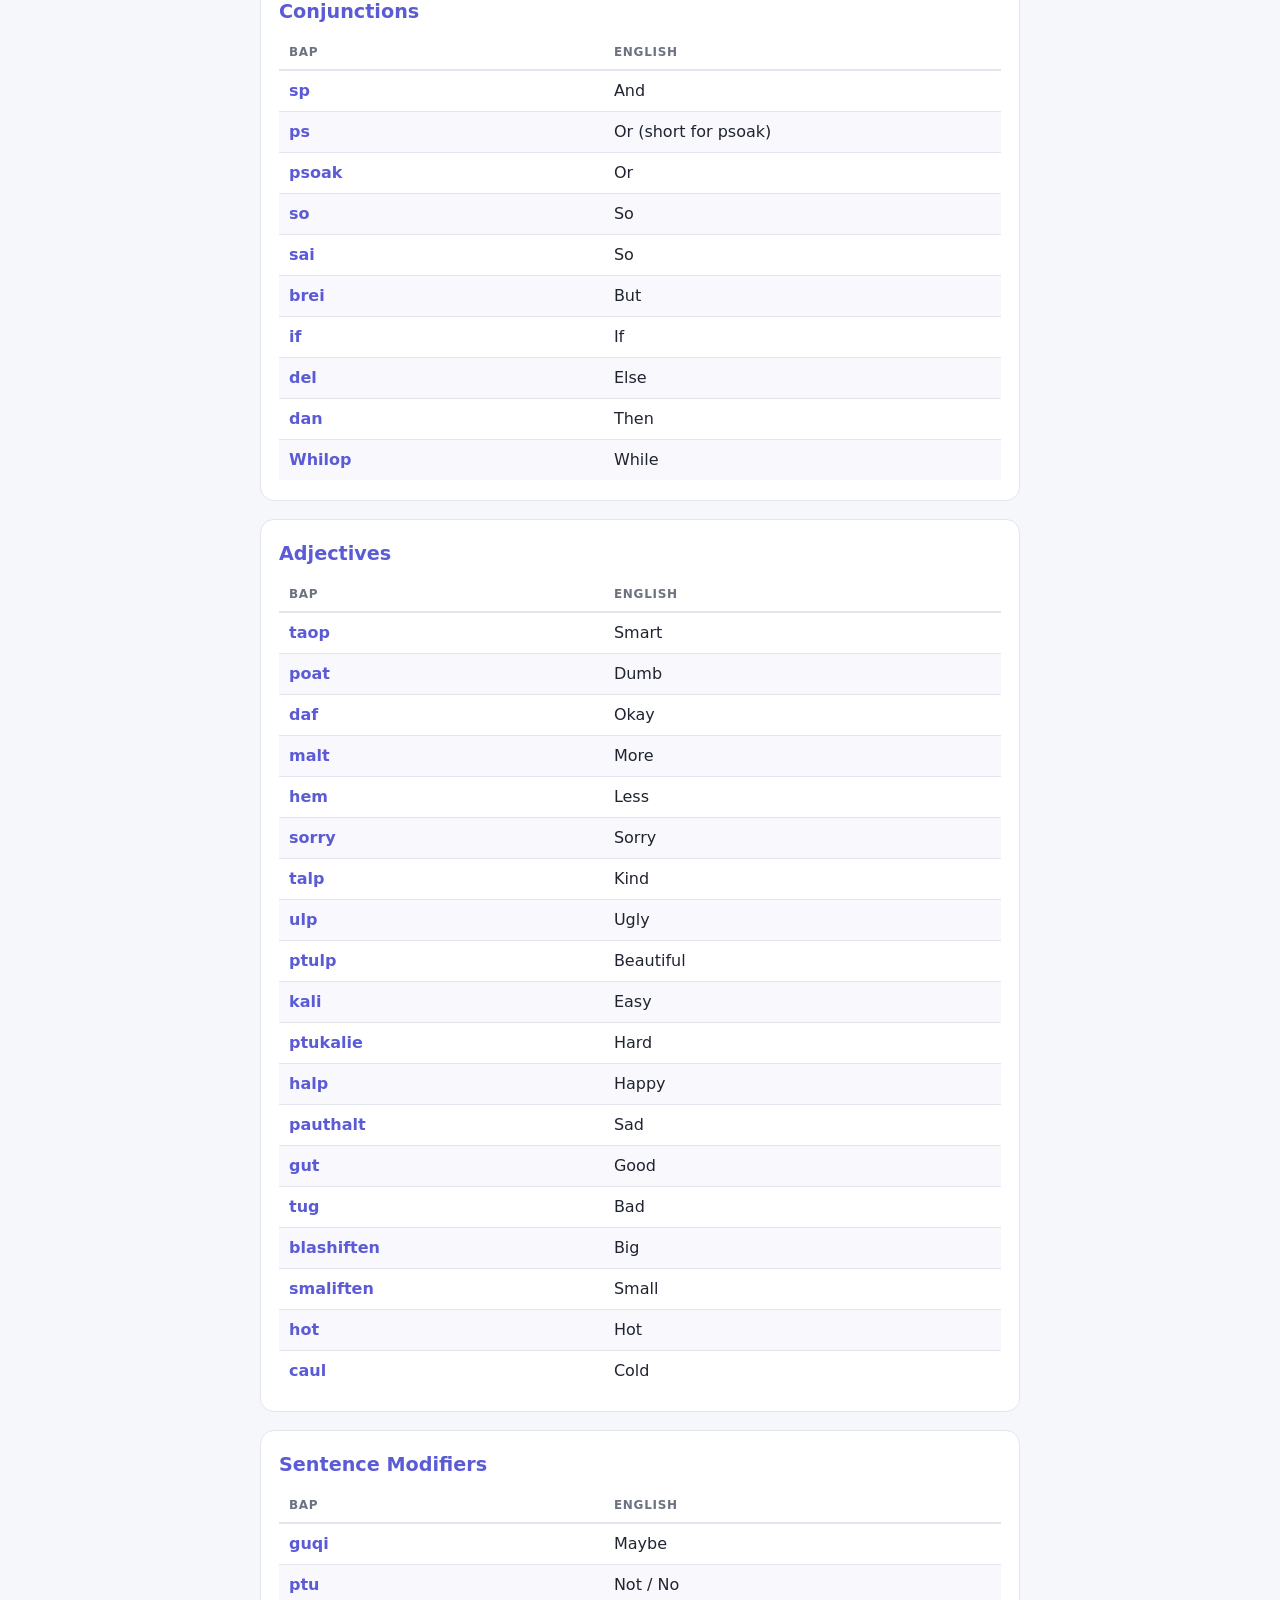
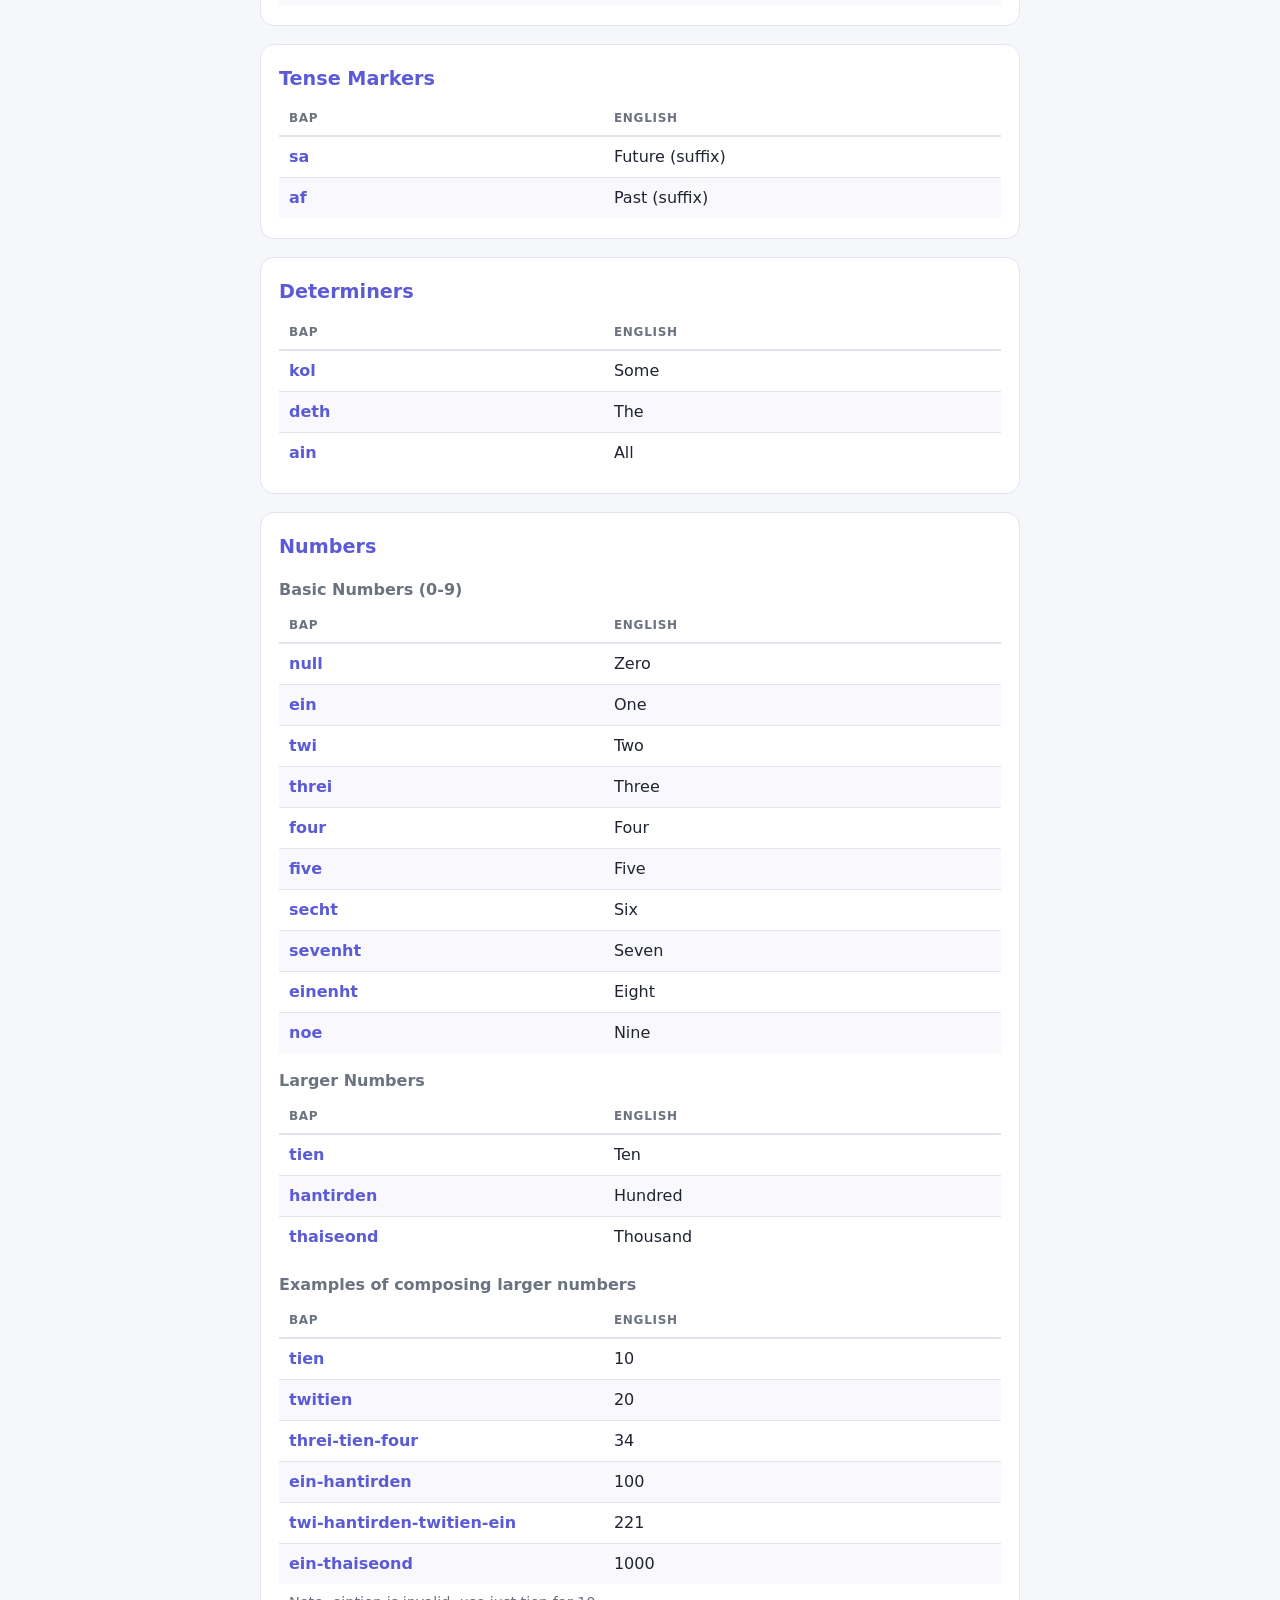
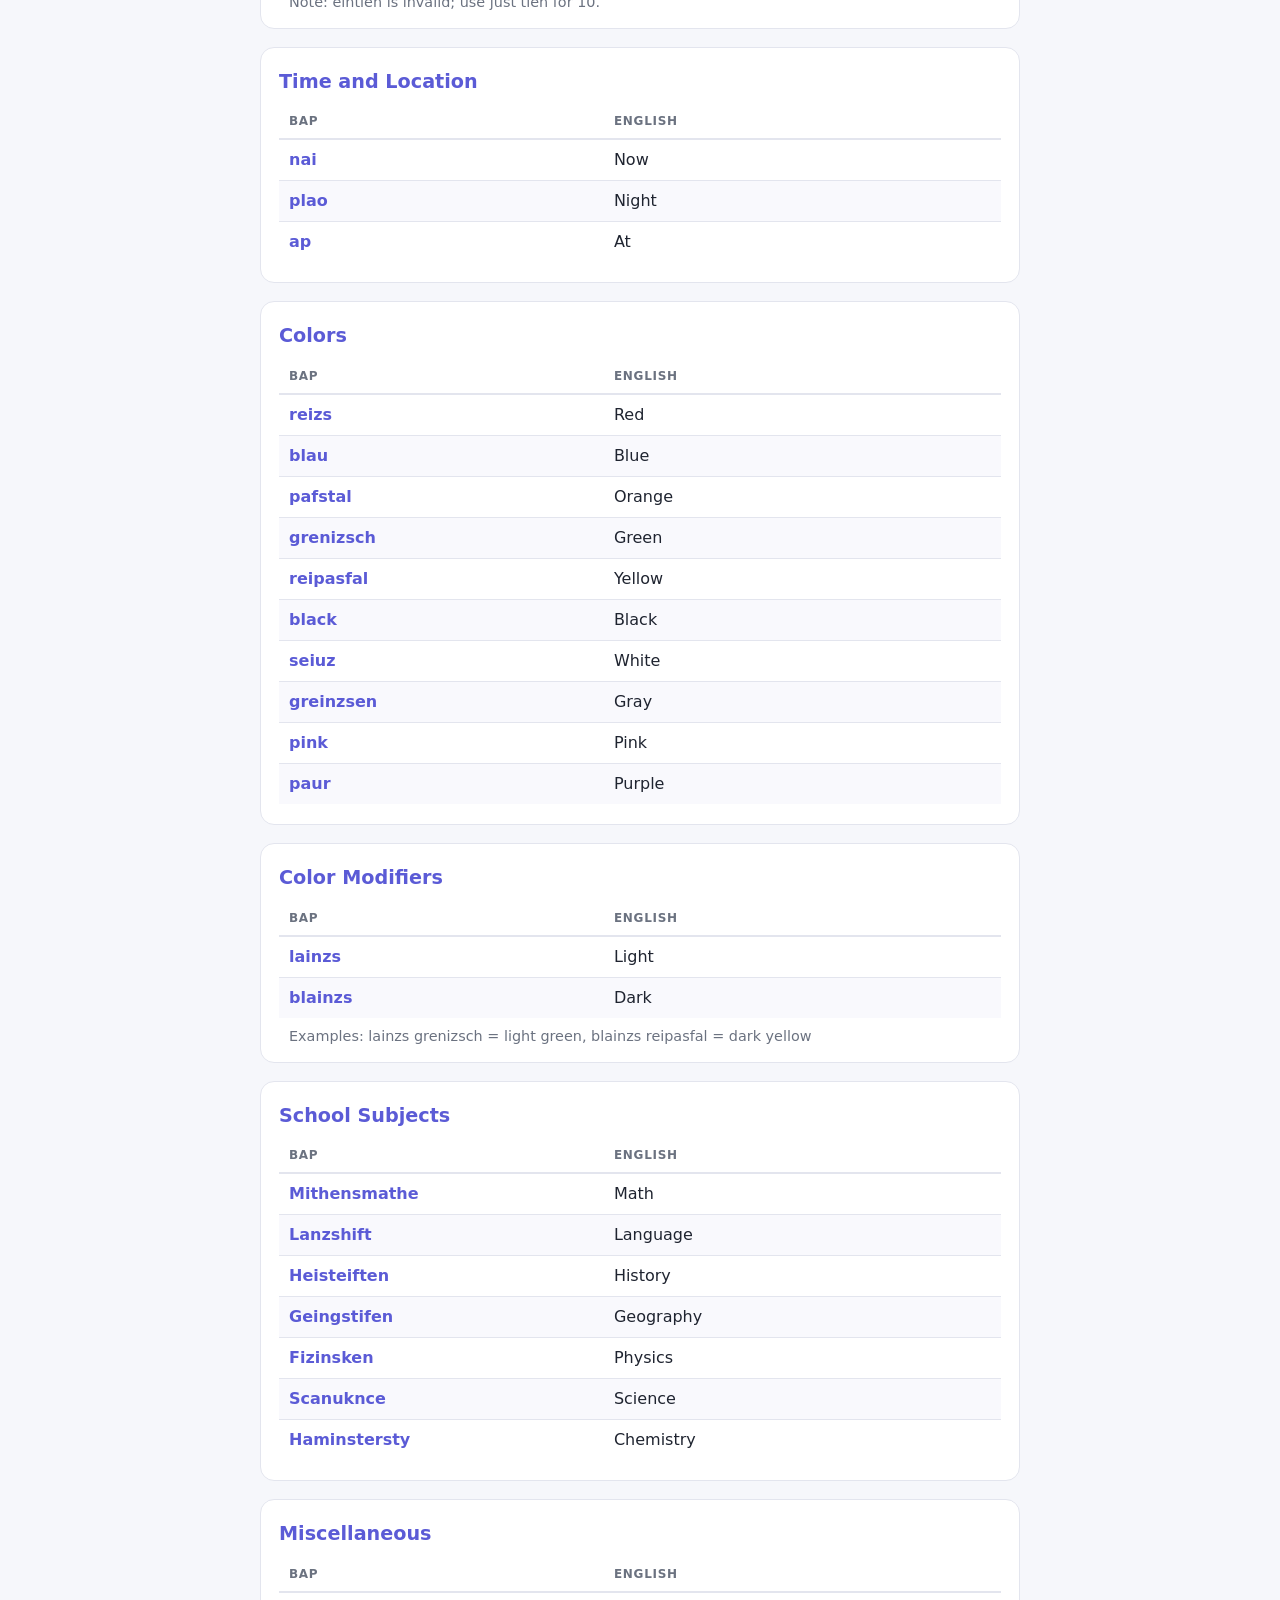
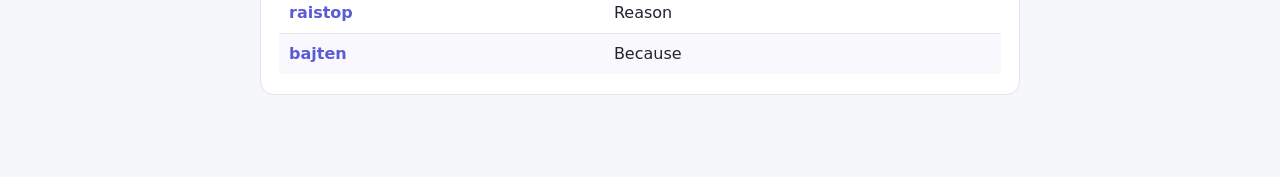
==== commit 3155c745: "Update dictionary and website" ====
--- a/Wiki/Html/dictionary.html
+++ b/Wiki/Html/dictionary.html
@@ -244,6 +244,11 @@
           <tr><td class="bap">flipentsagfab</td><td>Elevator</td></tr>
           <tr><td class="bap">Mainten</td><td>Man</td></tr>
           <tr><td class="bap">womainten</td><td>Woman</td></tr>
+          <tr><td class="bap">Virb</td><td>Verb</td></tr>
+          <tr><td class="bap">Naun</td><td>Noun</td></tr>
+          <tr><td class="bap">Advit</td><td>Adjective</td></tr>
+          <tr><td class="bap">Skolp</td><td>Subject</td></tr>
+        
         </tbody>
       </table>
     </section>
@@ -283,6 +288,10 @@
           <tr><td class="bap">taj</td><td>To</td></tr>
           <tr><td class="bap">tehanical</td><td>Through</td></tr>
           <tr><td class="bap">fraim</td><td>From</td></tr>
+          <tr><td class="bap">By</td><td>By</td></tr>
+          <tr><td class="bap">Blopsftieldnialen</td><td>Behind</td></tr>
+          <tr><td class="bap">Wiop</td><td>With</td></tr>
+            <tr><td class="bap">On</td><td>On</td></tr>
         </tbody>
       </table>
     </section>
@@ -300,6 +309,7 @@
           <tr><td class="bap">if</td><td>If</td></tr>
           <tr><td class="bap">del</td><td>Else</td></tr>
           <tr><td class="bap">dan</td><td>Then</td></tr>
+            <tr><td class="bap">Whilop</td><td>While</td></tr>
         </tbody>
       </table>
     </section>
--- a/Wiki/Html/style.css
+++ b/Wiki/Html/style.css
@@ -0,0 +1,14 @@
+body {
+  color: white;
+  background-color: black;
+  font-family: sans-sheriff, arial;
+  overflow-wrap: anywhere;
+}
+
+body {
+    font-family: Arial, sans-serif;
+}
+
+pre, code, .code {
+    font-family: monospace;
+}
